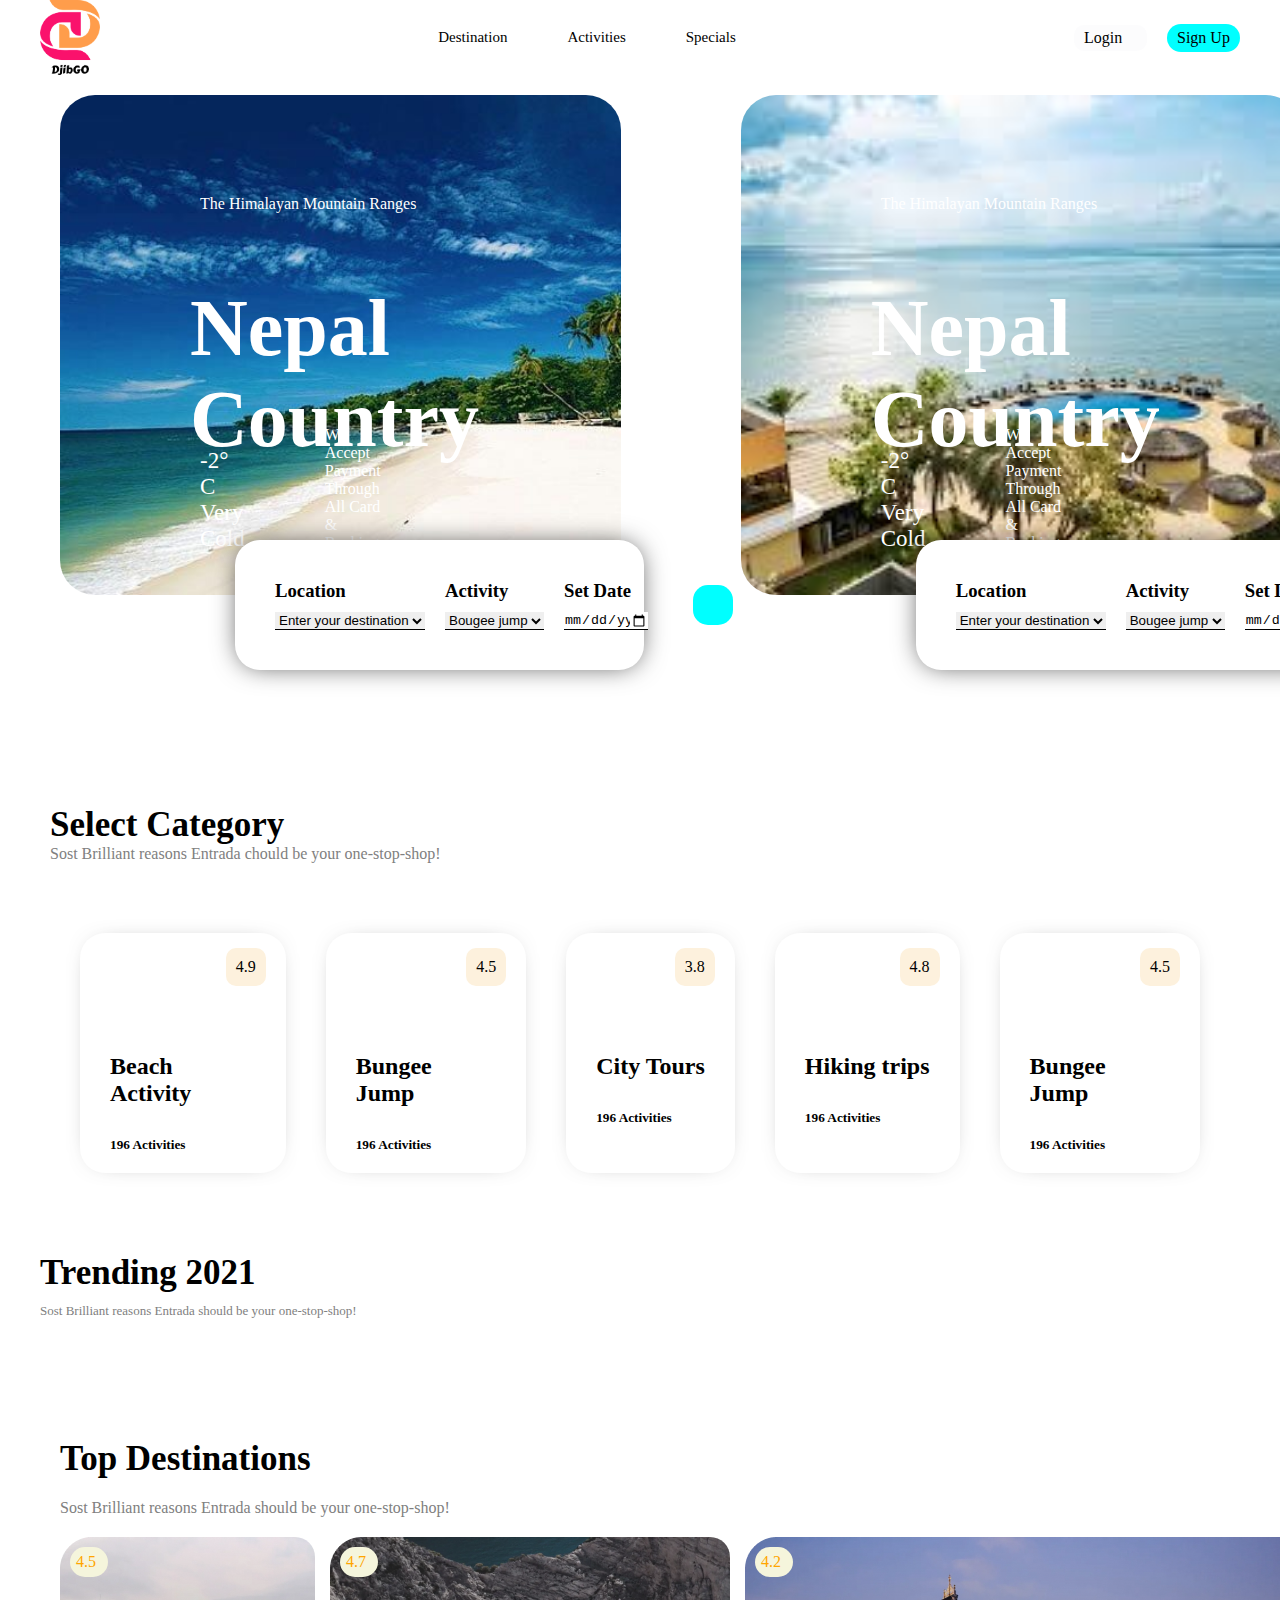
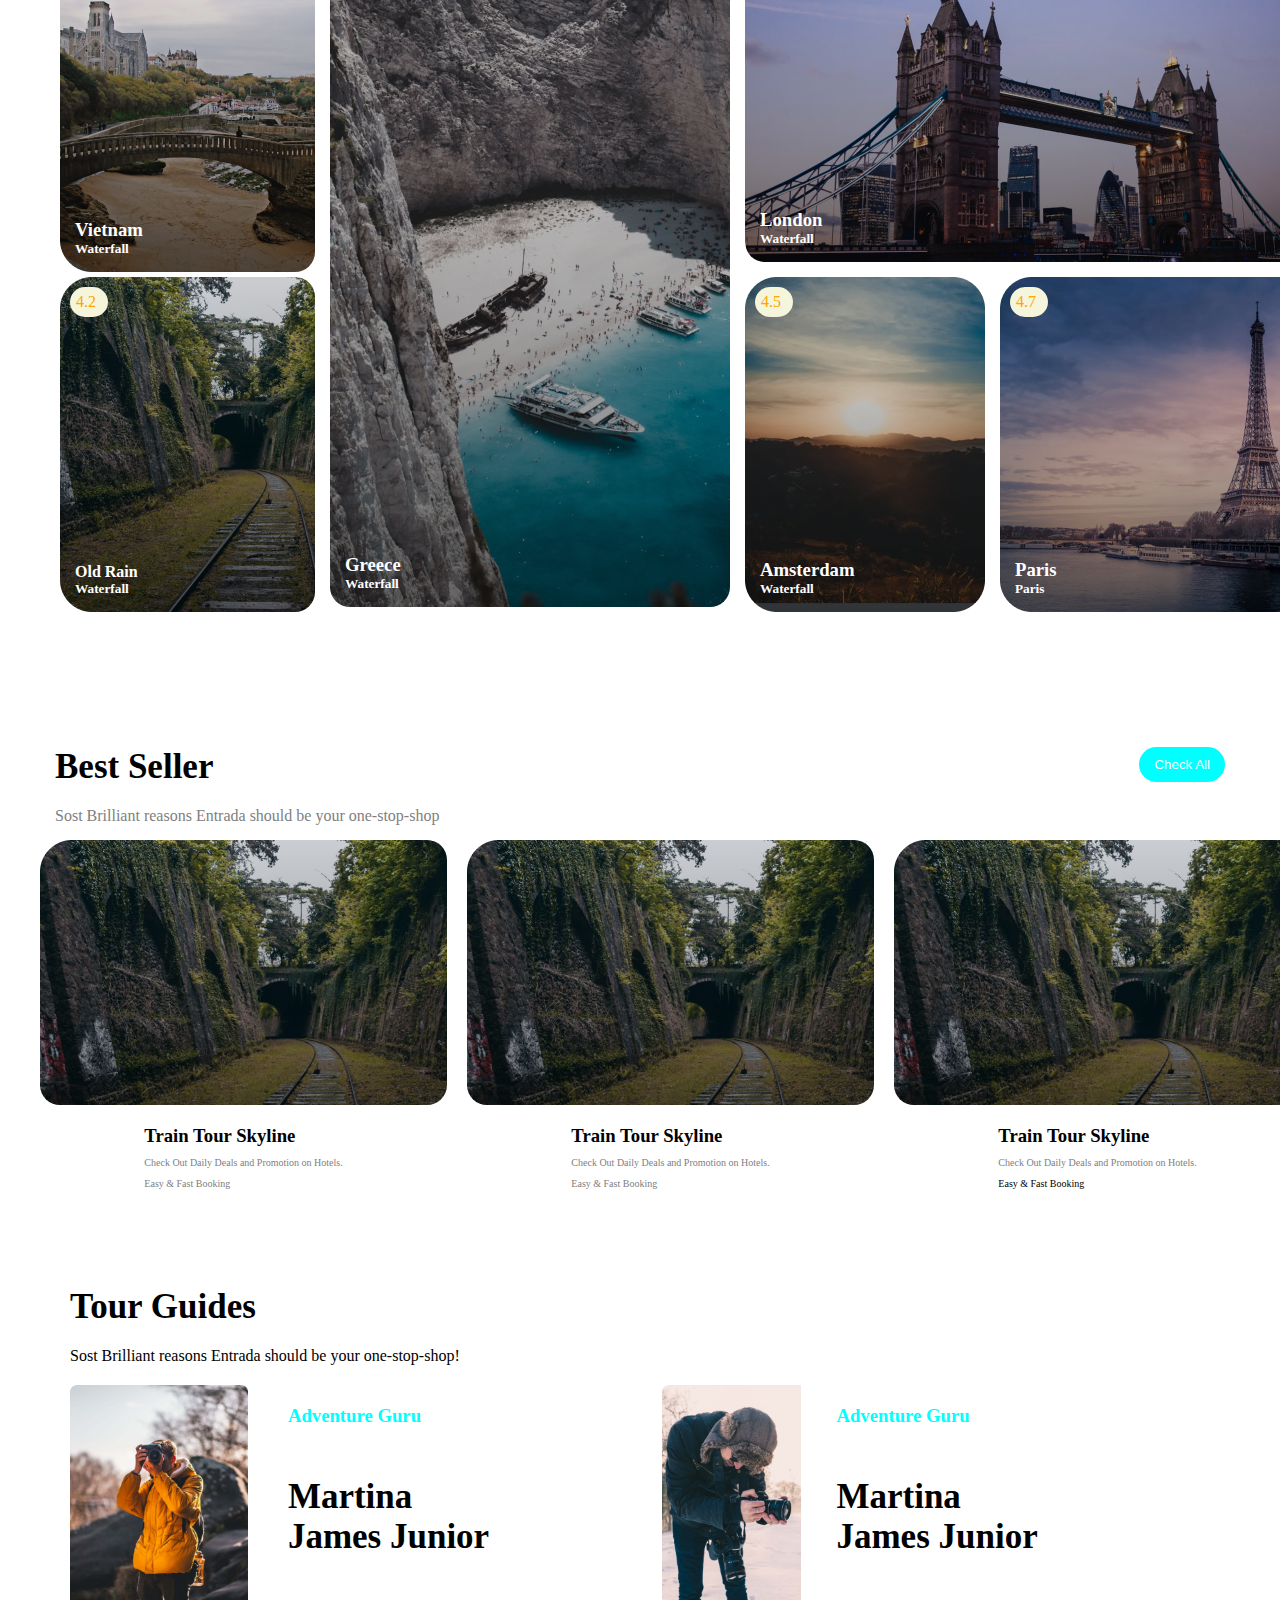
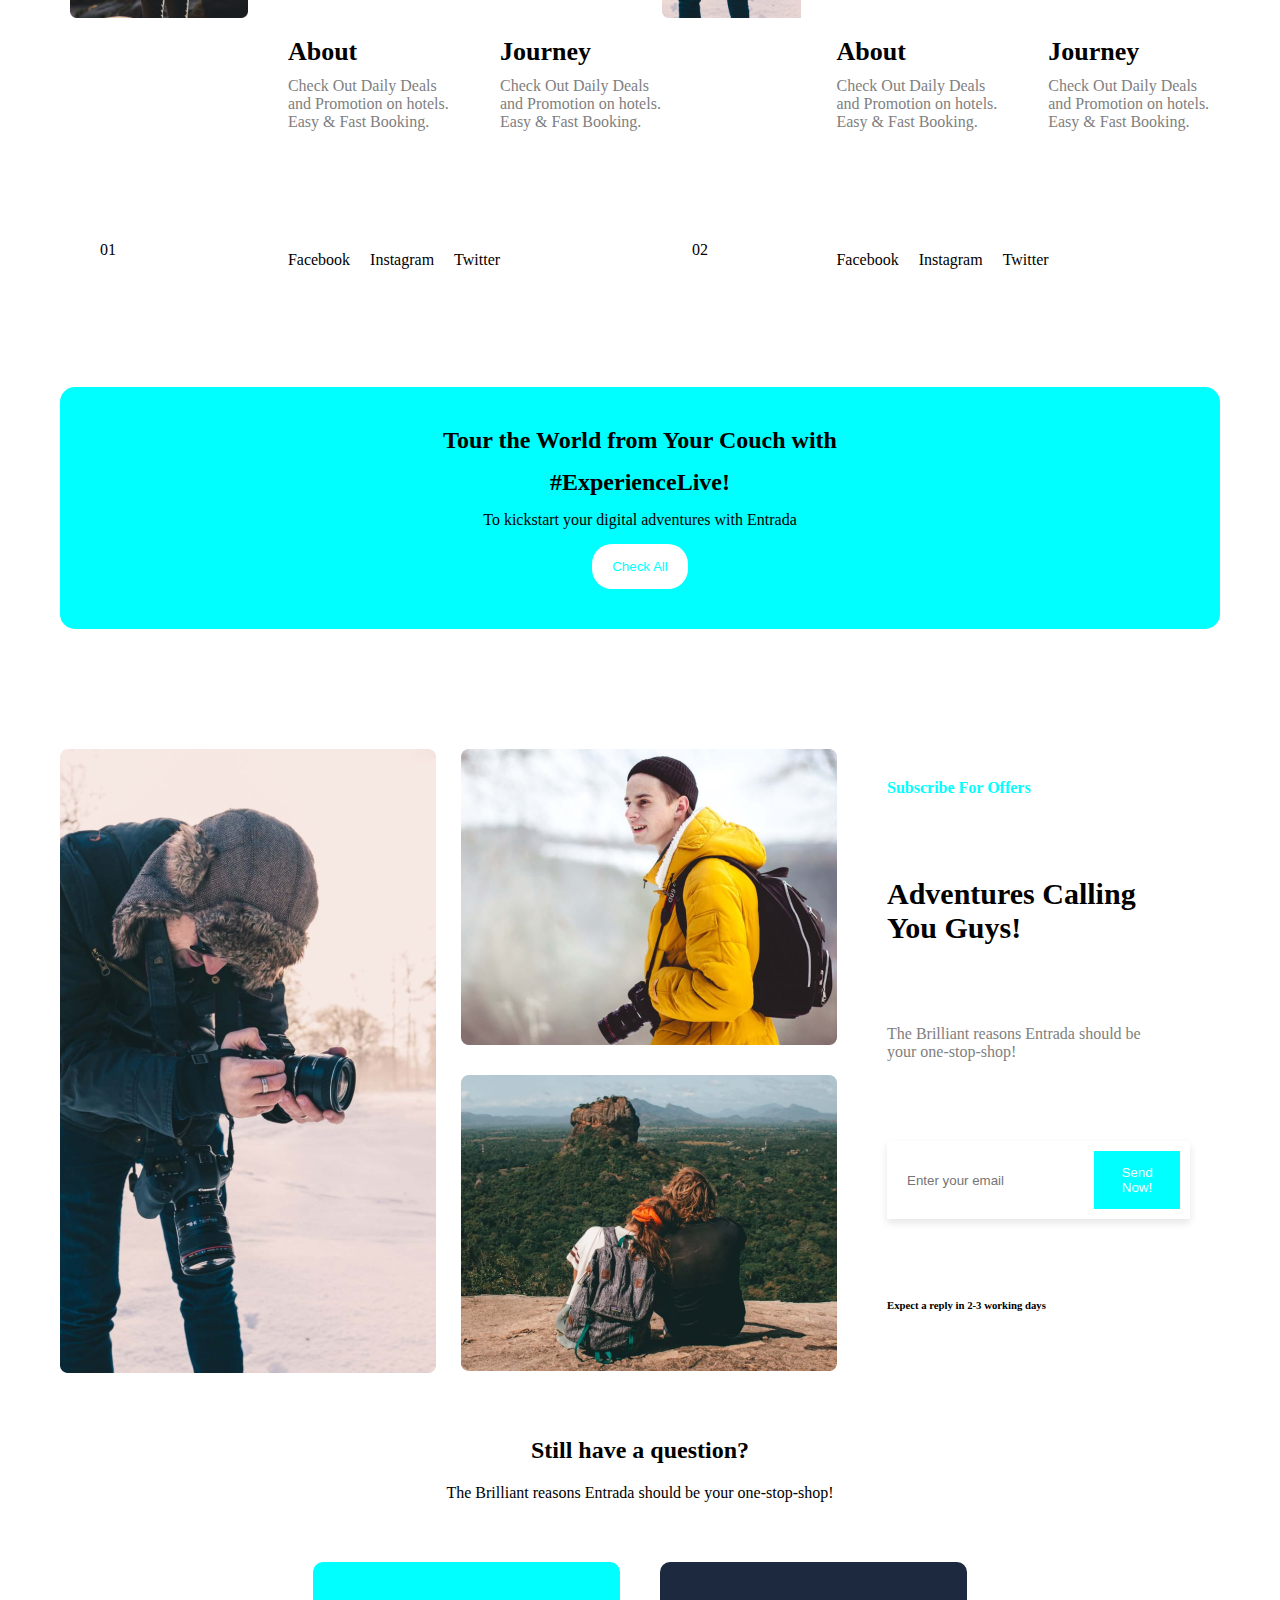
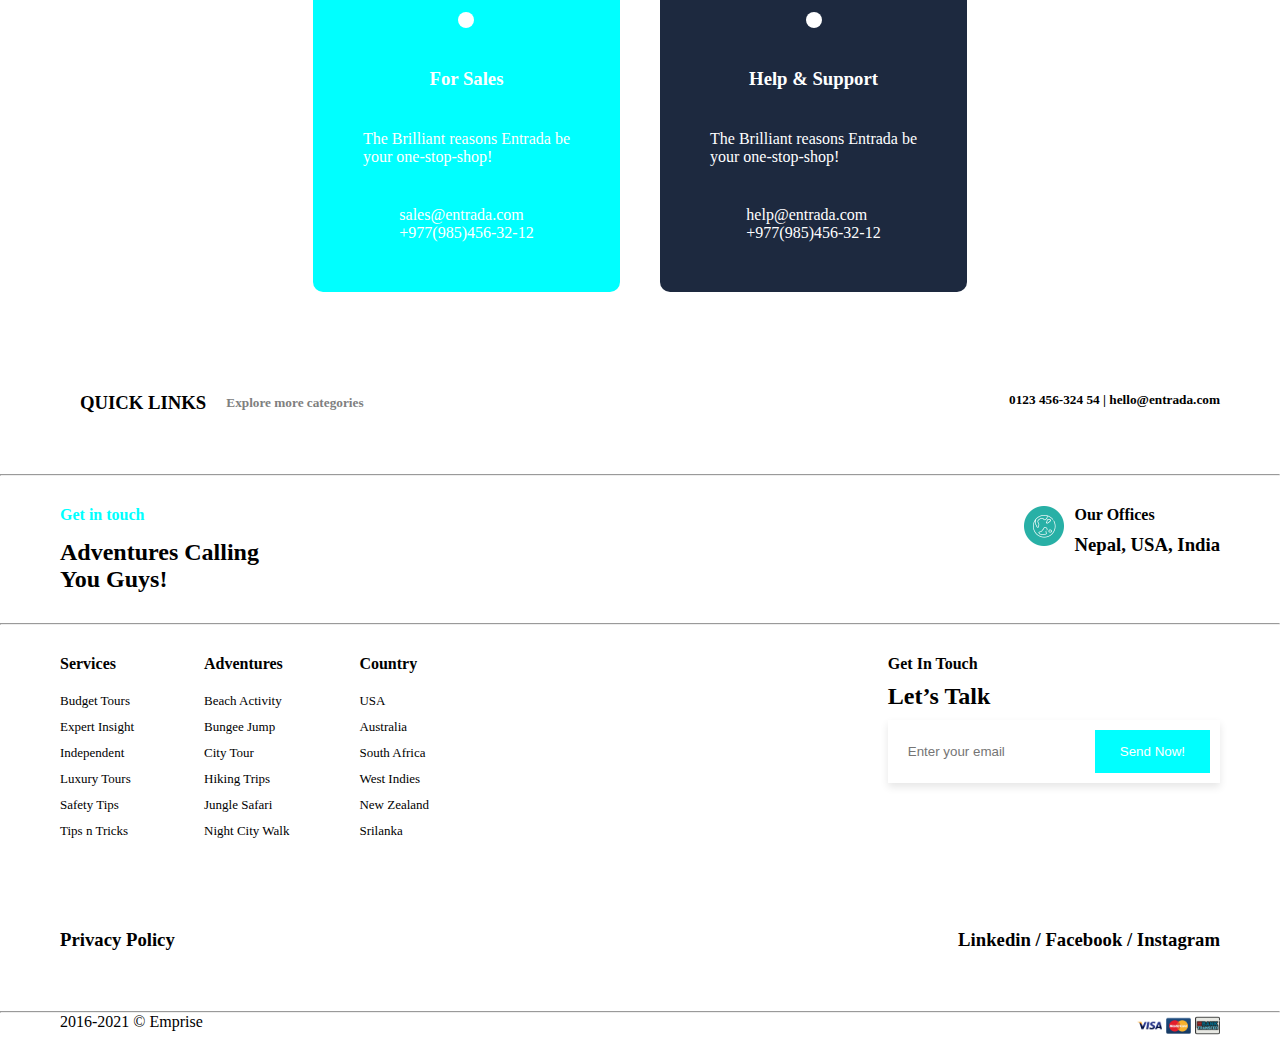
==== pages/index.html @ 3ec09a58 "change" ====
<!DOCTYPE html>
<html lang="en">
  <head>
    <meta charset="UTF-8" />
    <meta name="viewport" content="width=device-width, initial-scale=1.0" />
    <title>Document</title>
    <link
      rel="stylesheet"
      href="https://cdnjs.cloudflare.com/ajax/libs/font-awesome/6.5.2/css/all.min.css"
      integrity="sha512-SnH5WK+bZxgPHs44uWIX+LLJAJ9/2PkPKZ5QiAj6Ta86w+fsb2TkcmfRyVX3pBnMFcV7oQPJkl9QevSCWr3W6A=="
      crossorigin="anonymous"
      referrerpolicy="no-referrer"
    />
    <link
      rel="stylesheet"
      href="https://cdnjs.cloudflare.com/ajax/libs/OwlCarousel2/2.3.4/assets/owl.carousel.min.css"
    />

    <link
      rel="stylesheet"
      href="https://cdnjs.cloudflare.com/ajax/libs/OwlCarousel2/2.3.4/assets/owl.theme.default.min.css"
    />
    <script
      src="https://cdnjs.cloudflare.com/ajax/libs/jquery/3.7.1/jquery.min.js"
      integrity="sha512-v2CJ7UaYy4JwqLDIrZUI/4hqeoQieOmAZNXBeQyjo21dadnwR+8ZaIJVT8EE2iyI61OV8e6M8PP2/4hpQINQ/g=="
      crossorigin="anonymous"
      referrerpolicy="no-referrer"
    ></script>
    <!-- owl carousel js file -->
    <script src="https://cdnjs.cloudflare.com/ajax/libs/OwlCarousel2/2.3.4/owl.carousel.min.js"></script>
    <link rel="stylesheet" href="../style/style.css" />
  </head>
  <body>
    <header>
      <div class="header-desktop">
        <img src="../images/logo.png" alt="" />
        <div class="header1">
          <div class="logo">
            <nav>
              <ul>
                <li><a href="">Destination</a></li>
                <li><a href="">Activities</a></li>
                <li><a href="">Specials</a></li>
                <a href=""><i class="fa-solid fa-magnifying-glass"></i></a>
              </ul>
            </nav>
          </div>
        </div>
        <div class="header-button">
          <a href="" class="button-1">Login</a>
          <a href="" class="button-2">Sign Up</a>
        </div>
      </div>

      <div class="phone-header">
        <i class="fa-solid fa-bars" id="hamburger-icon"></i>
        <img src="../images/logo.png" alt="" />
        <a href="" class="button-2">Explore</a>
      </div>

      <div class="phone-nav" id="phone-nav-item">
        <div class="logo-nav">
          <img src="../images/logo.png" alt="" />
          <i class="fas fa-times" id="header-close-button"></i>
        </div>
        <nav>
          <ul>
            <li><a href="">Destination</a></li>
            <li><a href="">Activities</a></li>
            <li><a href="">Specials</a></li>
          </ul>
        </nav>
      </div>
    </header>

    <main>
      <section class="hero-section">
        <div class="hero-content-1 owl-carousel owl-theme">
          <div class="hero-item">
            <div class="hero-items">
              <p>The Himalayan Mountain Ranges</p>
              <h1>Nepal Country</h1>
              <div class="weather">
                <div class="weather-items">
                  <p>-2° C Very Cold</p>
                </div>
                <div class="banking">
                  <p>
                    We Accept Payment Through <br />
                    All Card & Banking
                  </p>
                  <button>Book Now!</button>
                </div>
              </div>
            </div>
            <div class="location">
              <div class="items">
                <h3>Location</h3>
                <div class="activity">
                  <select>
                    <option value="0">Enter your destination</option>
                    <option value="1">france</option>
                    <option value="2">portugal</option>
                    <option value="3">spain</option>
                  </select>
                  <i class="fa-solid fa-location-dot"></i>
                </div>
              </div>
              <div class="items">
                <h3>Activity</h3>
                <div class="activity">
                  <select>
                    <option value="0">Bougee jump</option>
                    <option value="1">swimming</option>
                    <option value="2">dancing</option>
                  </select>
                  <i class="fa-regular fa-circle-dot"></i>
                </div>
              </div>
              <div class="items">
                <h3>Set Date</h3>
                <div class="activity">
                  <input type="date" />
                </div>
              </div>
              <div class="location-icon">
                <i class="fa-solid fa-magnifying-glass"></i>
              </div>
            </div>
          </div>
          <div class="hero-content-2">
            <div class="hero-items">
              <p>The Himalayan Mountain Ranges</p>
              <h1>Nepal Country</h1>
              <div class="weather">
                <div class="weather-items">
                  <p>-2° C Very Cold</p>
                </div>
                <div class="banking">
                  <p>
                    We Accept Payment Through <br />
                    All Card & Banking
                  </p>
                  <button>Book Now!</button>
                </div>
              </div>
            </div>
            <div class="location">
              <div class="items">
                <h3>Location</h3>
                <div class="activity">
                  <select>
                    <option value="0">Enter your destination</option>
                    <option value="1">france</option>
                    <option value="2">portugal</option>
                    <option value="3">spain</option>
                  </select>
                  <i class="fa-solid fa-location-dot"></i>
                </div>
              </div>
              <div class="items">
                <h3>Activity</h3>
                <div class="activity">
                  <select>
                    <option value="0">Bougee jump</option>
                    <option value="1">swimming</option>
                    <option value="2">dancing</option>
                  </select>
                  <i class="fa-regular fa-circle-dot"></i>
                </div>
              </div>
              <div class="items">
                <h3>Set Date</h3>
                <div class="activity">
                  <input type="date" />
                </div>
              </div>
              <div class="location-icon">
                <i class="fa-solid fa-magnifying-glass"></i>
              </div>
            </div>
          </div>
        </div>
      </section>

      <section class="category">
        <div class="cate-header">
          <h2>Select Category</h2>
          <p class="text-grey">
            Sost Brilliant reasons Entrada chould be your one-stop-shop!
          </p>
        </div>
        <div class="category-items owl-carousel owl-theme">
          <div class="beach">
            <p>4.9</p>
            <i class="fa-solid fa-umbrella-beach"></i>
            <h2>Beach Activity</h2>
            <h5>196 Activities</h5>
          </div>
          <div class="beach">
            <p>4.5</p>
            <i class="fa-solid fa-hat-wizard"></i>
            <h2>Bungee Jump</h2>
            <h5>196 Activities</h5>
          </div>
          <div class="beach">
            <p>3.8</p>
            <i class="fa-solid fa-city"></i>
            <h2>City Tours</h2>
            <h5>196 Activities</h5>
          </div>
          <div class="beach">
            <p>4.8</p>
            <i class="fa-solid fa-suitcase-rolling"></i>
            <h2>Hiking trips</h2>
            <h5>196 Activities</h5>
          </div>
          <div class="beach">
            <p>4.5</p>
            <i class="fa-solid fa-hat-wizard"></i>
            <h2>Bungee Jump</h2>
            <h5>196 Activities</h5>
          </div>
        </div>
      </section>

      <section class="trending">
        <div class="trending-title">
          <h2>Trending 2021</h2>
          <p class="text-grey">
            Sost Brilliant reasons Entrada should be your one-stop-shop!
          </p>
        </div>
        <div class="trending-products owl-carousel"></div>
      </section>

      <section class="destination">
        <h2>Top Destinations</h2>
        <p class="text-grey">
          Sost Brilliant reasons Entrada should be your one-stop-shop!
        </p>
        <div class="cities">
          <div class="vietnam">
            <p>4.5</p>
            <h3>Vietnam</h3>
            <h5>Waterfall</h5>
          </div>
          <div class="old">
            <p>4.2</p>
            <h4>Old Rain</h4>
            <h5>Waterfall</h5>
          </div>
          <div class="greece">
            <p>4.7</p>
            <h3>Greece</h3>
            <h5>Waterfall</h5>
          </div>
          <div class="london">
            <p>4.2</p>
            <h3>London</h3>
            <h5>Waterfall</h5>
          </div>
          <div class="amsterdam">
            <p>4.5</p>
            <h3>Amsterdam</h3>
            <h5>Waterfall</h5>
          </div>
          <div class="paris">
            <p>4.7</p>
            <h3>Paris</h3>
            <h5>Paris</h5>
          </div>
        </div>
      </section>

      <section class="seller">
        <div class="seller-title">
          <div class="best">
            <h2>Best Seller</h2>
            <p class="text-grey">
              Sost Brilliant reasons Entrada should be your one-stop-shop
            </p>
          </div>
          <div>
            <button>Check All</button>
          </div>
        </div>
        <div class="nature">
          <div class="train">
            <div class="days-content">
              <div class="days">
                <div>
                  <p>30%</p>
                </div>
                <div class="night">
                  <div class="day-night">
                    <h6>10 Days | 09 Night</h6>
                    <h3>$895.50</h3>
                  </div>
                  <div class="explore">
                    <i class="fa-solid fa-share-nodes"></i>
                    <button>Explore</button>
                  </div>
                </div>
              </div>
            </div>
            <div>
              <div class="sky">
                <h3>Train Tour Skyline</h3>
                <p class="text-grey">
                  Check Out Daily Deals and Promotion on Hotels.
                </p>
                <p class="text-grey">Easy & Fast Booking</p>
              </div>
            </div>
          </div>
          <div class="train">
            <div class="days-content">
              <div class="days">
                <div>
                  <p>30%</p>
                </div>
                <div class="night">
                  <div class="day-night">
                    <h6>10 Days | 09 Night</h6>
                    <h3>$895.50</h3>
                  </div>
                  <div class="explore">
                    <i class="fa-solid fa-share-nodes"></i>
                    <button>Explore</button>
                  </div>
                </div>
              </div>
            </div>
            <div>
              <div class="sky">
                <h3>Train Tour Skyline</h3>
                <p class="text-grey">
                  Check Out Daily Deals and Promotion on Hotels.
                </p>
                <p class="text-grey">Easy & Fast Booking</p>
              </div>
            </div>
          </div>
          <div class="train">
            <div class="days-content">
              <div class="days">
                <div>
                  <p>30%</p>
                </div>
                <div class="night">
                  <div class="day-night">
                    <h6>10 Days | 09 Night</h6>
                    <h3>$895.50</h3>
                  </div>
                  <div class="explore">
                    <i class="fa-solid fa-share-nodes"></i>
                    <button>Explore</button>
                  </div>
                </div>
              </div>
            </div>
            <div>
              <div class="sky">
                <h3>Train Tour Skyline</h3>
                <p class="text-grey">
                  Check Out Daily Deals and Promotion on Hotels.
                </p>
                <p>Easy & Fast Booking</p>
              </div>
            </div>
          </div>
        </div>
      </section>

      <section class="guides">
        <h2>Tour Guides</h2>
        <p>Sost Brilliant reasons Entrada should be your one-stop-shop!</p>
        <div class="pictures owl-carousel owl-theme">
          <div class="guide-items">
            <div class="guides-img">
              <img src="../images/Photo (12).png" alt="" />
              <p class="number">01</p>
            </div>
            <div class="adventure">
              <h3>Adventure Guru</h3>
              <h2>
                Martina <br />
                James Junior
              </h2>
              <div class="journey">
                <div class="daily">
                  <h4>About</h4>
                  <p class="text-grey">
                    Check Out Daily Deals and Promotion on hotels. Easy & Fast
                    Booking.
                  </p>
                </div>
                <div class="daily">
                  <h4>Journey</h4>
                  <p class="text-grey">
                    Check Out Daily Deals and Promotion on hotels. Easy & Fast
                    Booking.
                  </p>
                </div>
              </div>
              <div class="facebook">
                <p>Facebook</p>
                <p>Instagram</p>
                <p>Twitter</p>
              </div>
            </div>
          </div>
          <div class="guide-items">
            <div class="guides-img">
              <img src="../images/Photo (13).png" alt="" />
              <p class="number">02</p>
            </div>
            <div class="adventure">
              <h3>Adventure Guru</h3>
              <h2>
                Martina <br />
                James Junior
              </h2>
              <div class="journey">
                <div class="daily">
                  <h4>About</h4>
                  <p class="text-grey">
                    Check Out Daily Deals and Promotion on hotels. Easy & Fast
                    Booking.
                  </p>
                </div>
                <div class="daily">
                  <h4>Journey</h4>
                  <p class="text-grey">
                    Check Out Daily Deals and Promotion on hotels. Easy & Fast
                    Booking.
                  </p>
                </div>
              </div>
              <div class="facebook">
                <p>Facebook</p>
                <p>Instagram</p>
                <p>Twitter</p>
              </div>
            </div>
          </div>
        </div>
      </section>

      <section class="experience">
        <div class="world">
          <h2>Tour the World from Your Couch with</h2>
          <h2>#ExperienceLive!</h2>
          <p>To kickstart your digital adventures with Entrada</p>
          <button>Check All</button>
        </div>
      </section>

      <section class="offers">
        <div class="subscibe">
          <div>
            <img src="../images/01.png" alt="" />
          </div>
          <div class="camera">
            <img src="../images/02.png" alt="" />
            <img src="../images/03.png" alt="" />
          </div>
        </div>
        <div class="calling">
          <h4>Subscribe For Offers</h4>
          <h2>
            Adventures Calling <br />
            You Guys!
          </h2>
          <p class="text-grey">
            The Brilliant reasons Entrada should be <br />
            your one-stop-shop!
          </p>
          <div class="envelope">
            <i class="fa-regular fa-envelope"></i>
            <input type="text" placeholder="Enter your email" />
            <button>Send Now!</button>
          </div>
          <h6>Expect a reply in 2-3 working days</h6>
        </div>
      </section>

      <section class="sponsors owl-carousel owl-theme">
        <img src="../images/images.jpg" alt="djibgo" />
        <img src="../images/images.jpg" alt="djibgo" />
        <img src="../images/images.jpg" alt="djibbo" />
        <img src="../images/images.jpg" alt="djibgo" />
        <img src="../images/images.jpg" alt="djibgo" />
        <img src="../images/images.jpg" alt="djibgo" />
        <img src="../images/images.jpg" alt="djibgo" />
      </section>

      <section class="question">
        <h2>Still have a question?</h2>
        <p>The Brilliant reasons Entrada should be your one-stop-shop!</p>
        <div class="head-phone">
          <div class="for-sale">
            <i class="fa-solid fa-headphones"></i>
            <h3>For Sales</h3>
            <p>
              The Brilliant reasons Entrada be <br />
              your one-stop-shop!
            </p>
            <div>
              <p>sales@entrada.com</p>
              <p>+977(985)456-32-12</p>
            </div>
          </div>
          <div class="help">
            <i class="fa-regular fa-circle-question"></i>
            <h3>Help & Support</h3>
            <p>
              The Brilliant reasons Entrada be <br />
              your one-stop-shop!
            </p>
            <div>
              <p>help@entrada.com</p>
              <p>+977(985)456-32-12</p>
            </div>
          </div>
        </div>
      </section>
    </main>

    <footer>
      <div class="links">
        <div class="plus">
          <i class="fa-solid fa-circle-plus"></i>
          <h3>QUICK LINKS</h3>
          <h5 class="text-grey">Explore more categories</h5>
        </div>
        <div>
          <h5>0123 456-324 54 | hello@entrada.com</h5>
        </div>
      </div>
      <hr />
      <div class="footer-content">
        <div class="guys">
          <h4>Get in touch</h4>
          <h2>
            Adventures Calling <br />
            You Guys!
          </h2>
        </div>
        <div class="usa">
          <div>
            <img src="../images/Icon.png" alt="" />
          </div>
          <div class="india">
            <h4>Our Offices</h4>
            <h3>Nepal, USA, India</h3>
            <i class="fa-solid fa-arrow-right-long"></i>
          </div>
        </div>
      </div>
      <hr />
      <div class="footer-items">
        <div class="footer-service">
          <div class="footer-item">
            <h4>Services</h4>
            <ul>
              <li>Budget Tours</li>
              <li>Expert Insight</li>
              <li>Independent</li>
              <li>Luxury Tours</li>
              <li>Safety Tips</li>
              <li>Tips n Tricks</li>
            </ul>
          </div>
          <div class="footer-item">
            <h4>Adventures</h4>
            <ul>
              <li>Beach Activity</li>
              <li>Bungee Jump</li>
              <li>City Tour</li>
              <li>Hiking Trips</li>
              <li>Jungle Safari</li>
              <li>Night City Walk</li>
            </ul>
          </div>
          <div class="footer-item">
            <h4>Country</h4>
            <ul>
              <li>USA</li>
              <li>Australia</li>
              <li>South Africa</li>
              <li>West Indies</li>
              <li>New Zealand</li>
              <li>Srilanka</li>
            </ul>
          </div>
        </div>
        <div>
          <div class="touch">
            <h4>Get In Touch</h4>
            <div class="let">
              <h2>Let’s Talk</h2>
              <i class="fa-solid fa-arrow-right-long"></i>
            </div>
            <div class="envelope">
              <i class="fa-regular fa-envelope"></i>
              <input type="text" placeholder="Enter your email" />
              <button>Send Now!</button>
            </div>
          </div>
        </div>
      </div>
      <div class="policy">
        <div>
          <h3>Privacy Policy</h3>
        </div>
        <div>
          <h3>Linkedin / Facebook / Instagram</h3>
        </div>
      </div>
      <hr />
      <div class="emprise">
        <div>
          <p>2016-2021 © Emprise</p>
        </div>
        <div>
          <img src="../images/visa (1).png" alt="" />
          <img src="../images/card.png" alt="" />
          <img src="../images/bank-transfer.png" alt="" />
        </div>
      </div>
    </footer>
    <script src="../scripts/header.js"></script>
    <script src="../scripts/product.js"></script>
    <script src="../scripts/carousel.js"></script>
  </body>
</html>
---- style/style.css ----
* {
    box-sizing: border-box;
    padding: 0;
    margin: 0;
  }
  .text-grey {
    color: grey;
  }



header {
    display: flex;
    justify-content: space-between;
    padding: 0px 40px;
    align-items: center;
}

.header-desktop{
    display: flex;
    justify-content: space-between;
}

header img {
    width: 5%;
}
nav ul{
    display: flex;
    list-style: none;
    font-size: 15px;
}
nav li  a {
    text-decoration: none;
    margin: 0 30px;
    color: black;
    gap: 30px;
}
.logo {
    display: flex;
    align-items: center;
    gap: 20px;
}
.header1 {
    display: flex;
    align-items: center;
    gap: 50px;
    padding: 20px;
}
header  .header-button  {
    display: flex;
    justify-content: space-between;
    
    align-items: center;
    gap: 20px;
}
.header-button a { 
    text-decoration: none;
    color: #000;
    width: 73px;  
}
.button-1 {
    background-color: rgba(244, 244, 245, 0.24);
    padding: 4px 10px;
    border-radius: 10px;
}
.button-2 {
    background-color: aqua;
    padding: 5px 10px;
    border-radius: 15px;
}




.phone-header a{
    text-decoration: none;
}
.phone-nav {
    height: 100vh;
    display: none;
    align-items: center;
    z-index: 100;
    position: fixed;
    background-color: rgb(2, 25, 41);
    left: 0;
    right: 0;
    top: 0;
    bottom: 0;
}
.logo-nav {
    display: flex;
    align-items: center;
    justify-content: space-between;
    padding-bottom: 50px;
    margin-bottom: 20px;
    border-bottom: 1px solid white;
    padding: 20px;
}
.phone-nav nav ul {
    display: flex;
    color: white;
    flex-direction: column;
    list-style-type: none;
    gap: 10px;
}
.phone-nav nav ul a {
    color: white;

}
#header-close-button {
    color: white;
}


.hero-content-1{
    display: flex;
} 
.hero-section .owl-nav {
    position: absolute;
    top: 358px;
    right: 1072px;
   
 }

.owl-nav {
   position: absolute;
   right: 0;
  
}
.owl-dots {
    padding: 60px;
}
.owl-prev span {
    border: 1px solid;
    padding: 5px;
    border-radius: 20px;
    color: white;
    font-size: 15px;
}
.owl-next span {
    border: 1px solid;
    padding: 10px;
    margin: 30px;
    border-radius: 50px;
    color: white;
    font-size: 15px;
}

.hero-item{
    background-image: url("../images/freetown-bg.jpg");
    background-repeat: no-repeat;
    background-size: cover;
    height: 500px;
    margin: 20px 60px ;
    border-radius: 35px;
    position: relative;
    margin-bottom: 100px;
}
.hero-content-2{
    background-image: url("../images/download.jpg");
    background-repeat: no-repeat;
    background-size: cover;
    height: 500px;
    margin: 20px 60px ;
    border-radius: 35px;
    position: relative;
}


.hero-items {
    display: flex;
    flex-direction: column;
    color: white;
    padding: 60px 100px;
    margin-bottom: 50px;
}

.hero-items h1 {
    font-size: 80px;
    padding: 30px;
}

.hero-items p {
    margin: 40px;
}

.weather {
    display: flex;
    justify-content: space-between;
    align-items: center;
    padding: 0px 100px 0 0;
    height: 10px;
}
.weather-items {
    display: flex;
    flex-direction: column;
    align-items: first baseline;
    gap: 0px;
    font-size: 23px;
}
.weather-items-icon {
    font-size: 25px;
}

.banking {
    display: flex;
    flex-direction: column;
    align-items: first baseline;
}
.banking button {
    background-color: transparent;
    border: none;
    color: white;
    font-weight: bold;
    font-size: 20px;
}

.location {
    display: flex;
    justify-content: space-between;
    align-items: center;
    padding: 40px;
    margin: 50px;
    gap: 10px;
    background-color: white;
    box-shadow: 0px 0px 27px -5px rgba(0,0,0,0.75);
    border-radius: 25px;
    position: absolute;
    width: 73%;
    left: 125px;
    bottom: -125px;
}
.activity {
    display: flex;
    align-items: center;
    gap: 10px;
}
.items {
    display: flex;
    flex-direction: column;
    gap: 10px;
}
.activity input {
    border: none;
    width: 70%;
    border-bottom: 1px solid;
}
.activity select {
    border: none;
    border-bottom: 1px solid;
}

.location-icon {
    background-color: aqua;
    padding: 20px;
    border-radius: 15px;
}




.category {
    display: flex;
    flex-direction: column;
    padding: 50px;
    margin-top: 60px;
    gap: 40px;
 }
 .owl-dots {
    display: none;
 }
 .owl-prev span {
    border: 1px solid;
    padding: 5px;
    border-radius: 20px;
    font-size: 15px;
}
.owl-next span {
    border: 1px solid;
    padding: 10px;
    margin: 20px;
    border-radius: 50px;
    font-size: 15px;
}
 
 .cate-header h2 {
    font-size: 35px;
 }
 .category-items {
    display: grid;
    grid-template-columns: auto auto auto auto auto;  
    gap: px ;
    padding: 10px;
 }
 .beach {
    display: flex;
    flex-direction: column;
    gap: 30px;
    box-shadow: 0px 0px 27px -18px rgba(0,0,0,0.75);
    padding: 90px 30px 20px;
    border-radius: 25px;
    margin: 20px;
    position: relative;
 }
 .beach p {
    position: absolute;
    background-color: #fdf1dd;
    padding: 10px;
    border-radius: 10px;
    top: 15px;
    right: 20px;
 }
 .beach i {
    font-size: 40px;
    color: aqua;
 }

.phone-header {
    display: none;
}






.trending {
   display: flex;
   flex-direction: column;
   margin-left: 40px; 
   gap: 15px;
}
.trending-title {
    display: flex;
    flex-direction: column;
    gap: 10px;
    margin-bottom: 40px;
}
.owl-prev span {
    border: 1px solid;
    padding: 5px;
    border-radius: 20px;
    font-size: 15px;
}
.owl-next span {
    border: 1px solid;
    padding: 10px;
    margin: 20px;
    border-radius: 50px;
    font-size: 15px;
}
.trending-title h2 {
    font-size: 35px;
}
.trending p {
  font-size: 13px;
  color: grey;
}
.trending-items {
    display: flex;
    flex-direction: column;
    padding: 10px 10px;
    margin: 20px; 
    gap: 30px;
    position: relative;
    box-shadow: 0px 0px 28px -20px rgba(0,0,0,0.34);
    border-radius: 20px;
}
.parsent {
    background-color: pink;
    width: 30px;
    padding: 3px;
    border-radius: 20px;
    position: absolute;
    right: 28px;
    top: 30px;
}
.grid {
    display: grid;
    grid-template-columns: auto auto auto ;
}

.mountain {
   display: flex;
   justify-content: space-between;
   padding: 10px 0;
}
.mountain i {
    background-color: rgb(252, 252, 252);
    padding: 10px;
    border-radius: 20px;
}
.prize {
    display: flex;
    justify-content: space-between;
    align-items: center;
}
.prize i {
  color: orange;
  font-size: 10px;
}
.clock {
    display: flex;
    gap: 10px;
}
.clock i {
    color: aqua;
    font-size: 14px;
}
.correct {
    display: flex;
    gap: 20px;
}
.new {
    display: flex;
    gap: 10px;
}
.new {
    font-size: 14px;
    color: aqua;
}






.destination {
    display: flex;
    flex-direction: column;
    padding: 80px 60px;
    gap: 20px;
}
.destination h2 {
    font-size: 35px;
}

.cities {
    display: grid;
grid-template-columns: repeat(6, 1fr);
grid-template-rows: repeat(6, 1fr);
grid-column-gap: 15px;
grid-row-gap: 5px;
}
.vietnam { grid-area: 1 / 1 / 4 / 2; }
.old { grid-area: 4 / 1 / 7 / 2; }
.greece { grid-area: 1 / 2 / 7 / 4; }
.london { grid-area: 1 / 4 / 4 / 7; }
.amsterdam{ grid-area: 4 / 4 / 7 / 5; }
.paris  { grid-area: 4 / 5 / 7/  7; }

.vietnam {
    background-image: url(../images/Photo\ \(3\).png);
    height: 335px;
    width: 255px;
    color: white;
    border-radius: 20px;
    position: relative;
    display: flex;
    flex-direction: column;
    justify-content: end;
    padding: 15px ;
}
.vietnam p {
   color: orange; 
   background-color: beige;
   width: 38px;
   padding: 6px;
   border-radius: 15px;
   position: absolute;
   top: 10px;
   left: 10px;
}



.old {
    background-image: url(../images/Photo\ \(4\).png);
    height: 335px;
    width: 255px;
    color: white;
    border-radius: 20px;
    position: relative;
    display: flex;
    flex-direction: column;
    justify-content: end;
    padding: 15px ;
}
.old   p {
    color: orange; 
    background-color: beige;
    width: 38px;
    padding: 6px;
    border-radius: 15px;
    position: absolute;
    top: 10px;
    left: 10px;
 }



.greece {
    background-image: url(../images/Photo\ \(5\).png);
    height: 670px;
    width: 400px;
    color: white;
    border-radius: 20px;
    position: relative;
    display: flex;
    flex-direction: column;
    justify-content: end;
    padding: 15px ;
}
.greece  p {
    color: orange; 
    background-color: beige;
    width: 38px;
    padding: 6px;
    border-radius: 15px;
    position: absolute;
    top: 10px;
    left: 10px;
 }



.london {
    background-image: url(../images/Photo\ \(6\).png);
    height: 325px;
    width: 570px;
    color: white;
    border-radius: 20px;
    position: relative;
    display: flex;
    flex-direction: column;
    justify-content: end;
    padding: 15px ;
}
.london p {
    color: orange; 
    background-color: beige;
    width: 38px;
    padding: 6px;
    border-radius: 15px;
    position: absolute;
    top: 10px;
    left: 10px;
 }



.amsterdam {
    background-image: url(../images/Photo\ \(7\).png);
    height: 335px;
    color: white;
    width: 240px;
    position: relative;
    display: flex;
    flex-direction: column;
    justify-content: end;
    padding: 15px ;
}
.amsterdam  p {
    color: orange; 
    background-color: beige;
    width: 38px;
    padding: 6px;
    border-radius: 15px;
    position: absolute;
    top: 10px;
    left: 10px;
 }



.paris {
    background-image: url(../images/Photo\ \(8\).png);
    height: 335px;
    width: 317px;
    color: white;
    border-radius: 20px;
    position: relative;
    display: flex;
    flex-direction: column;
    justify-content: end;
    padding: 15px ;
 }

.paris  p {
    color: orange; 
    background-color: beige;
    width: 38px;
    padding: 6px;
    border-radius: 15px;
    position: absolute;
    top: 10px;
    left: 10px;
   }







.seller {
    justify-content: space-between;
    margin: 40px 40px;
} 
.seller-title {
    display: flex;
    justify-content: space-between;
    padding: 15px;
}
.best {
    display: flex;
    flex-direction: column;
    gap: 20px;
}
.best h2 {
    font-size: 35px;
}
.seller button {
    color: white;
    background-color: aqua;
    border: none;
    padding: 10px 15px;
    border-radius: 30px;
}
.days-content:hover .days{
    display: flex;
}
.days-content{
    background-image: url(../images/Photo\ \(9\).png);
    border-radius: 20px;
    height: 265px;
    width: 407px;
    display: flex;
    flex-direction: column;
    justify-content: end;
    gap: 10px;
    position: relative;
}
.days {
    margin: 10px;
    color: white;
    display: none;
    flex-direction: column;
    justify-content: end;
   
}
.days p {
    color: red;
    background-color: pink;
    padding: 5px;
    width: 50px;
    border-radius: 20px;
    position: absolute;
    right: 20px;
    top: 10px;
}
.night {
    display: flex;
    justify-content: space-between;
    padding: 30px;

}
.day-night {
    display: flex;
    flex-direction: column;
    justify-content: space-between;
    font-size: 20px;
    gap: 20px;
    border-bottom: 1px solid;
}
.explore {
    display: flex;
    align-items: center;
    gap: 20px;
    padding-left: 50px;
}
.explore i {
   color: black;
   background-color: white;
   padding: 5px;
   border-radius: 10px;
   
}
.sky {
    display: flex;
    flex-direction: column;
    gap: 10px;
    padding: 20px;
}
.sky p {
    font-size: 10px;
}
.nature {
    display: flex;
    gap: 20px;
}
.train {
  display: flex;
  flex-direction: column;
  align-items: center;
}






.guides {
    display: flex;
    flex-direction: column;
    padding: 38px 70px;
    gap: 20px;
    position: relative;
}
.guides h2 {
    font-size: 35px;
}
.guides-img{
    position: relative;
}
.guides-img img{
   width: 90%;

}
.owl-prev span {
    border: 1px solid;
    padding: 5px;
    border-radius: 20px;
    font-size: 15px;
}
.owl-next span {
    border: 1px solid;
    padding: 10px;
    margin: 20px;
    border-radius: 50px;
    font-size: 15px;
}
.number {
    position: absolute;
    bottom: 0px;
    left: 0px;
    background-color: white;
    padding: 30px;
    border-radius: 0 10px 0 0;
}
.pictures {
    display: flex;
}
.guide-items {
    display: flex;
    gap: 20px;
}
.adventure {
    display: flex;
    flex-direction: column;
    padding: 20px 0;
    gap: 50px;
}
.adventure h3 {
    color: aqua;
}
.adventure h2 {
    font-size: 35px;
}
.journey {
    display: flex;
    gap: 50px;
    margin-top: 30px;
}
.journey h4 {
    font-size: 26px;
}
.daily {
    display: flex;
    flex-direction: column;
    gap: 10px;
}
.facebook {
    display: flex;
    gap: 20px;
    margin-top: 70px;
    font-weight: 30px;
}
.owl-nav {
   position: absolute;
   top: -80px;
   right: 0;
  
}
.owl-prev span {
    
    padding: 15px;
    border-radius: 20px;
}
.owl-next span {
    
    padding: 15px;
    border-radius: 20px;
}


.experience {
    padding: 60px;
}
.world {
    display: flex;
    flex-direction: column;
    align-items: center;
    gap: 15px;
    background-color: aqua;
    border-radius: 15px;
    padding: 40px;
}
.world button {
    background-color: white;
    color: aqua;
    padding: 15px 20px;
    border: none;
    border-radius: 20px;
}





.offers {
    display: flex;
    gap: 20px;
    padding: 60px
}
.subscibe {
   display: flex;
   gap: 25px;
} 
.camera {
    display: flex;
    flex-direction: column;
    gap: 30px;
}
.calling {
    display: flex;
    flex-direction: column;
   gap: 80px;
    padding: 30px;
}
.calling h4{
    color: aqua;
}
.calling h2{
    font-size: 30px;
}
.envelope {
    display: flex;
    align-items: center;
    box-shadow: 0 4px 8px rgba(0, 0, 0, 0.1);
    padding: 10px;
}
.envelope input {
    padding: 10px;
    border: none;
}
.envelope button {
    padding: 14px 25px;
    border: none;
    color: white;
    background-color: aqua;
}




.sponsors  {
    padding: 50px 70px;
}


.question {
    display: flex;
    flex-direction: column;
    align-items: center;
    gap: 20px;
}
.head-phone {
    display: flex;
    padding: 40px;
    gap: 40px;
}
.head-phone i {
    color: black;
    background-color: white;
    padding: 8px;border-radius: 20px;
}
.for-sale {
    display: flex;
    flex-direction: column;
    align-items: center;
    color: white;
    gap: 40px;
    background-color: aqua;
    padding: 50px;
    border-radius: 10px;
}

.help {
    display: flex;
    flex-direction: column;
    align-items: center;
    color: white;
    gap: 40px;
    background-color: #1d293f;
    padding: 50px;
    border-radius: 10px; 
}




.links {
   display: flex; 
   justify-content: space-between;
   padding: 60px;
}

.plus {
    display: flex;
    align-items: center;
    gap: 20px;
}
.footer-content {
    display: flex;
    justify-content: space-between;
    padding: 30px 60px;
}
.footer-content img {
    width: 40px;
}
.guys {
    display: flex;
    flex-direction: column;
    gap: 15px;
}
.guys h4 {
    color: aqua;
}
.usa {
    display: flex;
    gap: 10px;
}
.india {
    display: flex;
    flex-direction: column;
    gap: 10px;
}
.footer-items {
    display: flex;
    justify-content: space-between;
    padding: 30px 60px;
}
.footer-service {
    display: flex;
    gap: 70px;
}
.footer-item   {
    display: flex;
    flex-direction: column;
    gap: 20px;
}
.footer-item ul  {
    display: flex;
    flex-direction: column;
    gap: 10px;
   
}
.footer-item li {
    list-style: none;
    font-size: 13px;
}
.touch {
    display: flex;
    flex-direction: column;
    gap: 10px;
}
.let {
    display: flex;
    align-items: baseline;
    gap: 20px;
}
.policy {
    display: flex;
    justify-content: space-between;
    padding: 60px;
}
.emprise {
    display: flex;
    justify-content: space-between;
    padding: 0 60px;
}
.emprise img {
    width: 25px;
}





@media (max-width: 480px) {
    .phone-header {
        display: flex;
        justify-content: space-between;
        align-items: center;
    }
    
    .header-desktop {
        display: none;
    }
    .phone-nav {
      flex-direction: column; 
      align-items: stretch; 
    }
    .logo-nav {
        margin-bottom: 10px;
    }
    nav ul  {
      flex-direction: column;
    } 
    
    nav ul li {
        margin: 5px 0;
    }
    
    header img {
        width: 10%;
    }
    #hamburger-icon {
      display: block;
  }

  .hero {
    height: auto; /* Adjust height to auto for smaller screens */
    margin: 10px 30px; /* Adjust margins for smaller screens */
}

.hero-item {
    margin-bottom: 150px;
}

.hero-items {
    padding: 80px 0px; /* Adjust padding for smaller screens */
}

.hero-items h1 {
    font-size: 40px; /* Adjust font size for smaller screens */
    padding: 10px; /* Adjust padding for smaller screens */
}

.hero-items p {
    margin: 10px; /* Adjust margin for smaller screens */
    font-size: 16px; /* Adjust font size for smaller screens */
}

.weather {
    padding: 30px; /* Adjust padding for smaller screens */
}

.weather-items {
    font-size: 16px; /* Adjust font size for smaller screens */
}

.weather-items-icon {
    font-size: 18px; /* Adjust font size for smaller screens */
}

.banking {
    margin-top: 30px; /* Adjust margin for smaller screens */
}

.banking button {
    font-size: 16px; /* Adjust font size for smaller screens */
}

.location {
    padding: 30px; /* Adjust padding for smaller screens */
    margin: 7px; /* Adjust margin for smaller screens */
    flex-direction: column;
    top: 306px;
    bottom: -129px;
    width: 66%;
    left: 42px;
}

.activity input {
    width: 100%; /* Adjust width for smaller screens */
}

.location-icon {
    padding: 10px; /* Adjust padding for smaller screens */
    bottom: 10px; /* Adjust position from bottom */
    right: 10px; /* Adjust position from right */
    width: 70%;
    text-align: end;
}
.category {
    margin-top: 5px;
}
.cate-header{
    text-align: center;
}

.category-items {
    display: grid;
    grid-template-columns: auto;  
    gap: 40px 40px;
    padding: 20px 1px;
 }
 .trending-title {
    align-items: center;
 }
 .grid {
    display: grid;
    grid-template-columns: auto;
    gap: 15px;
    align-items: center;
 }
 .head-phone{
    display: flex;
    flex-direction: column;
 }
  }
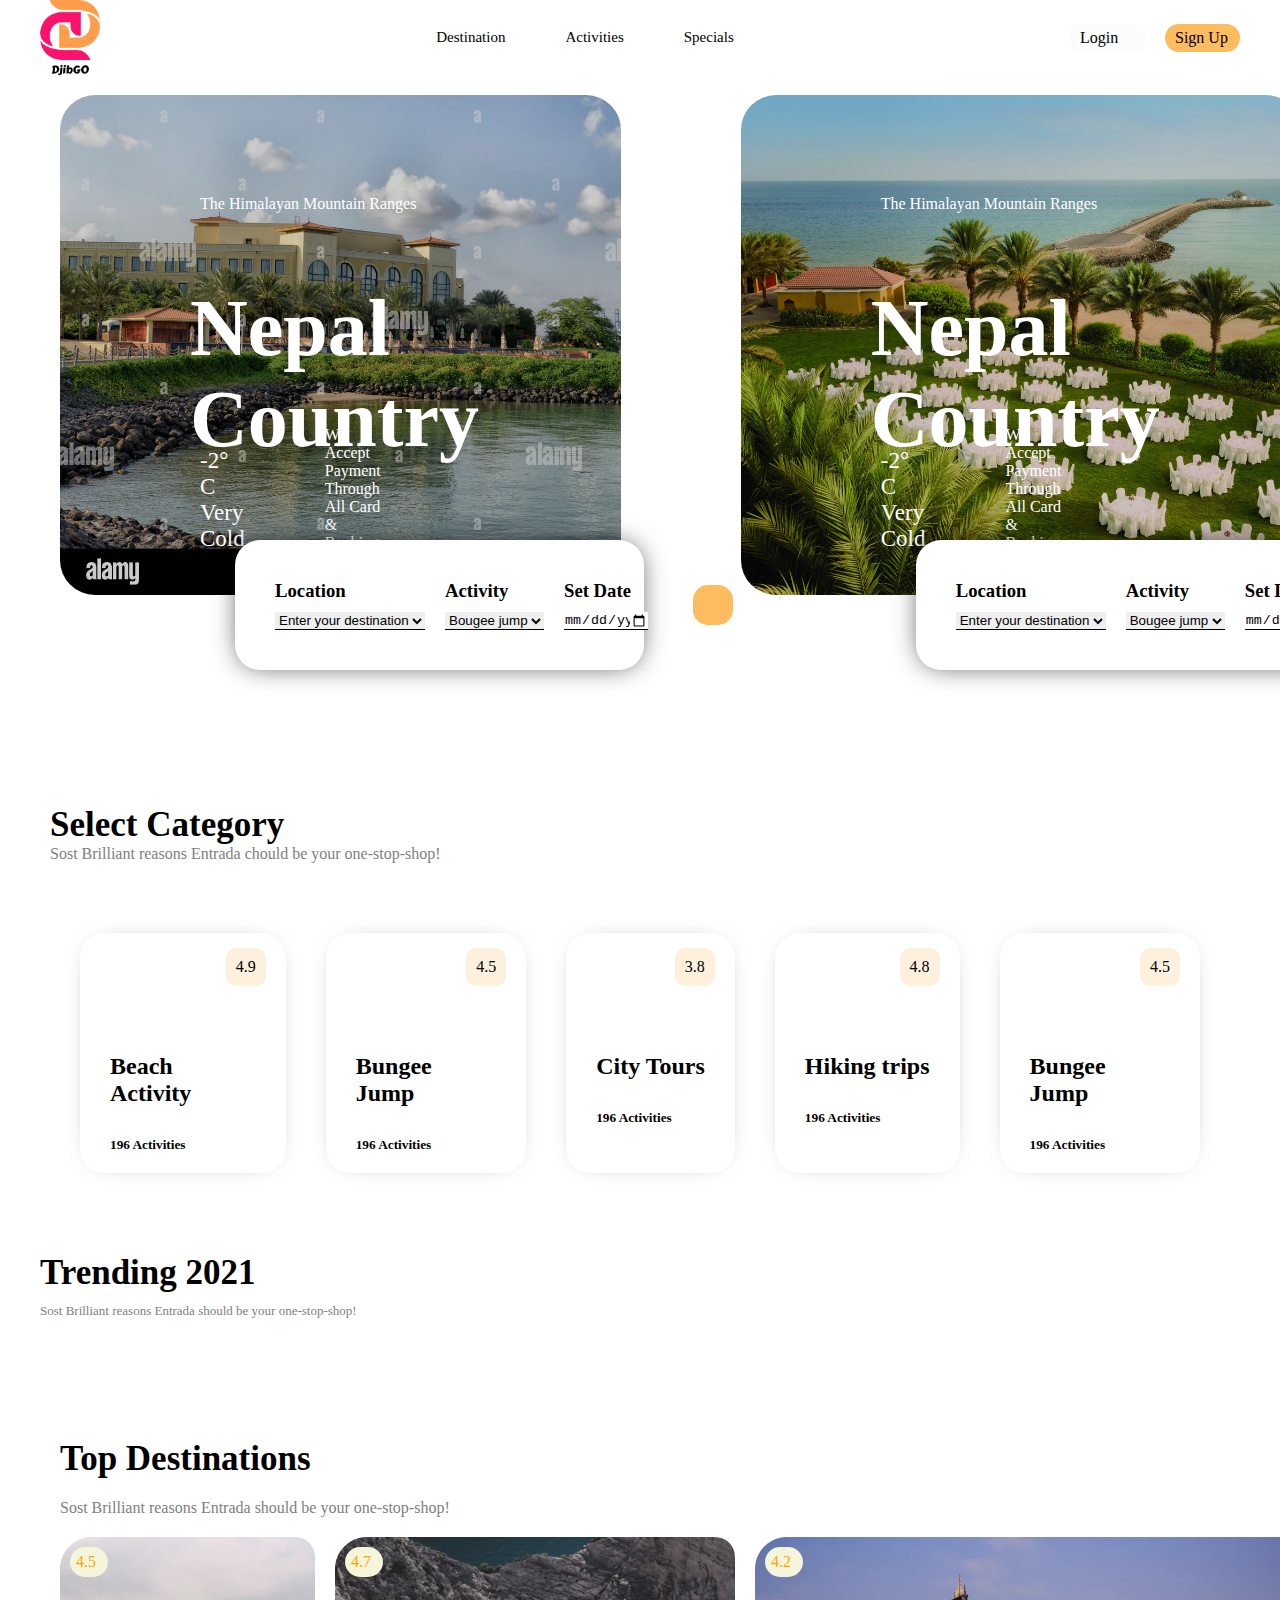
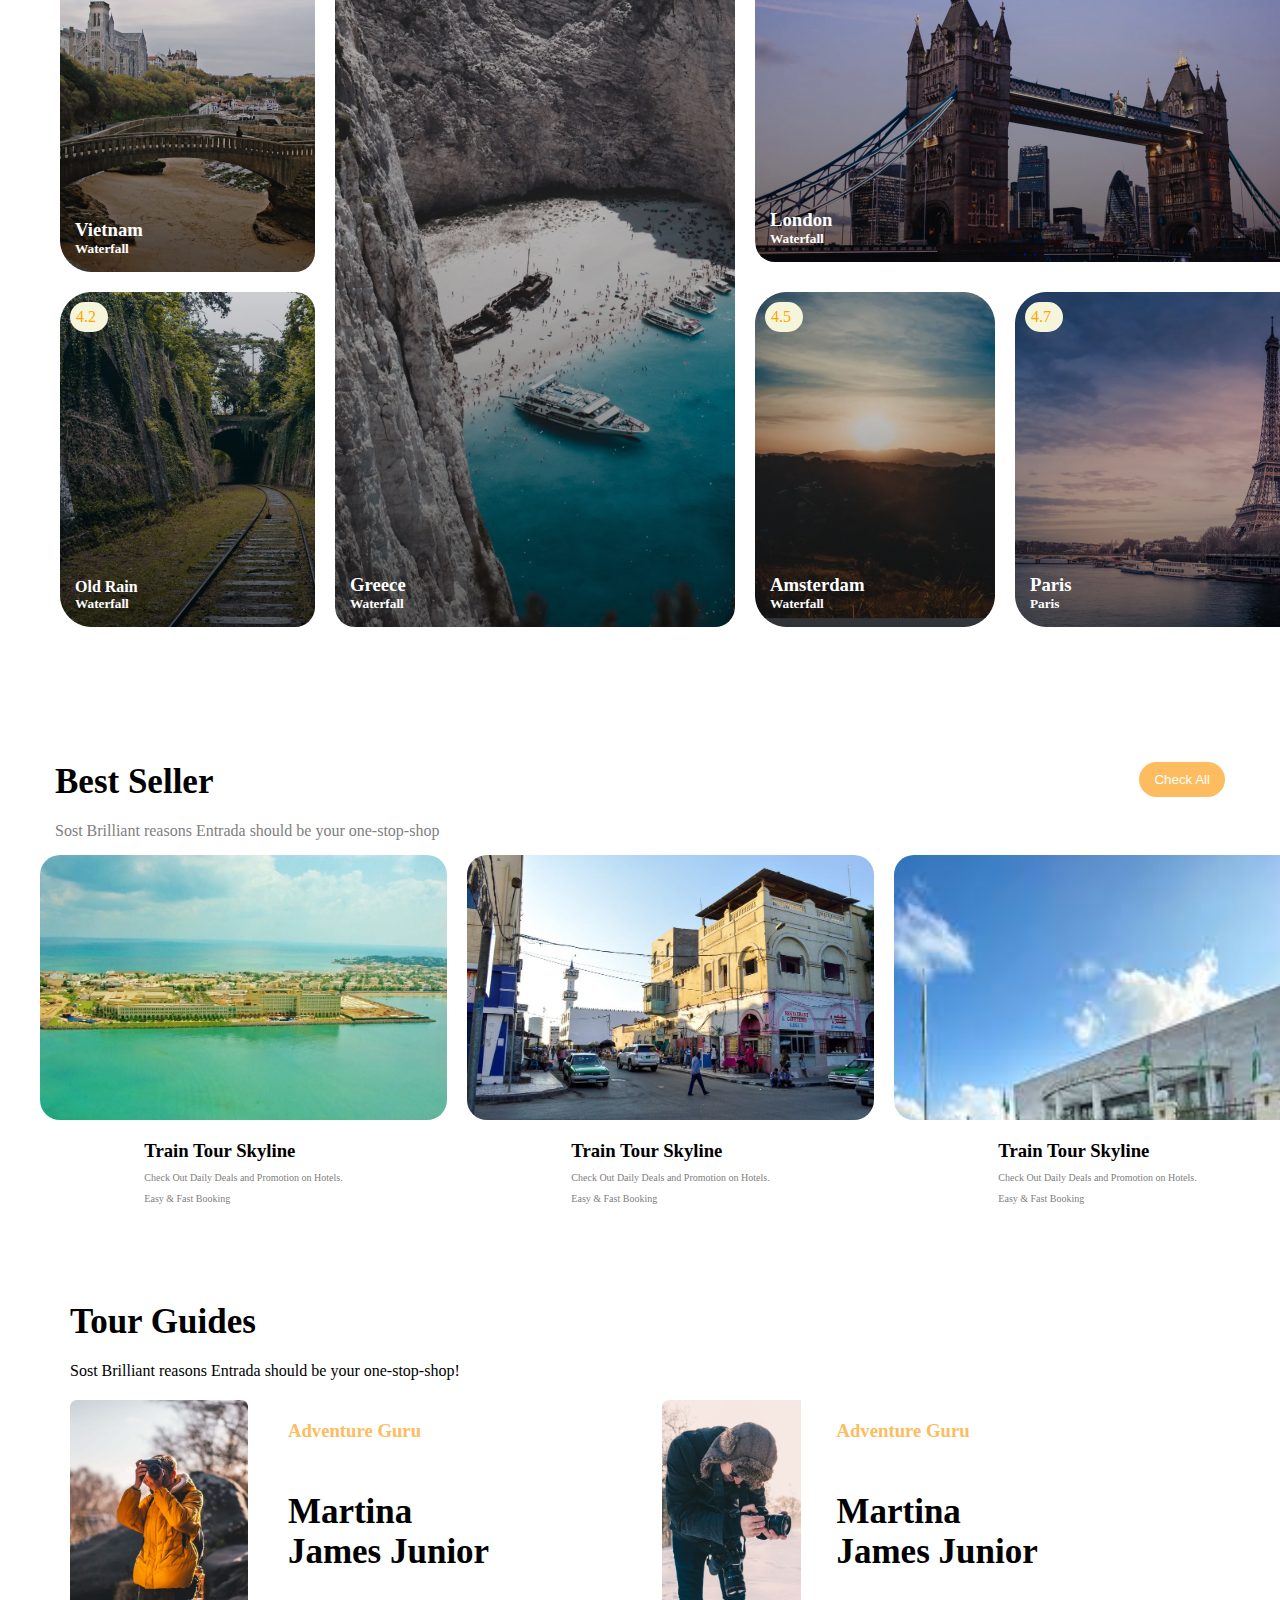
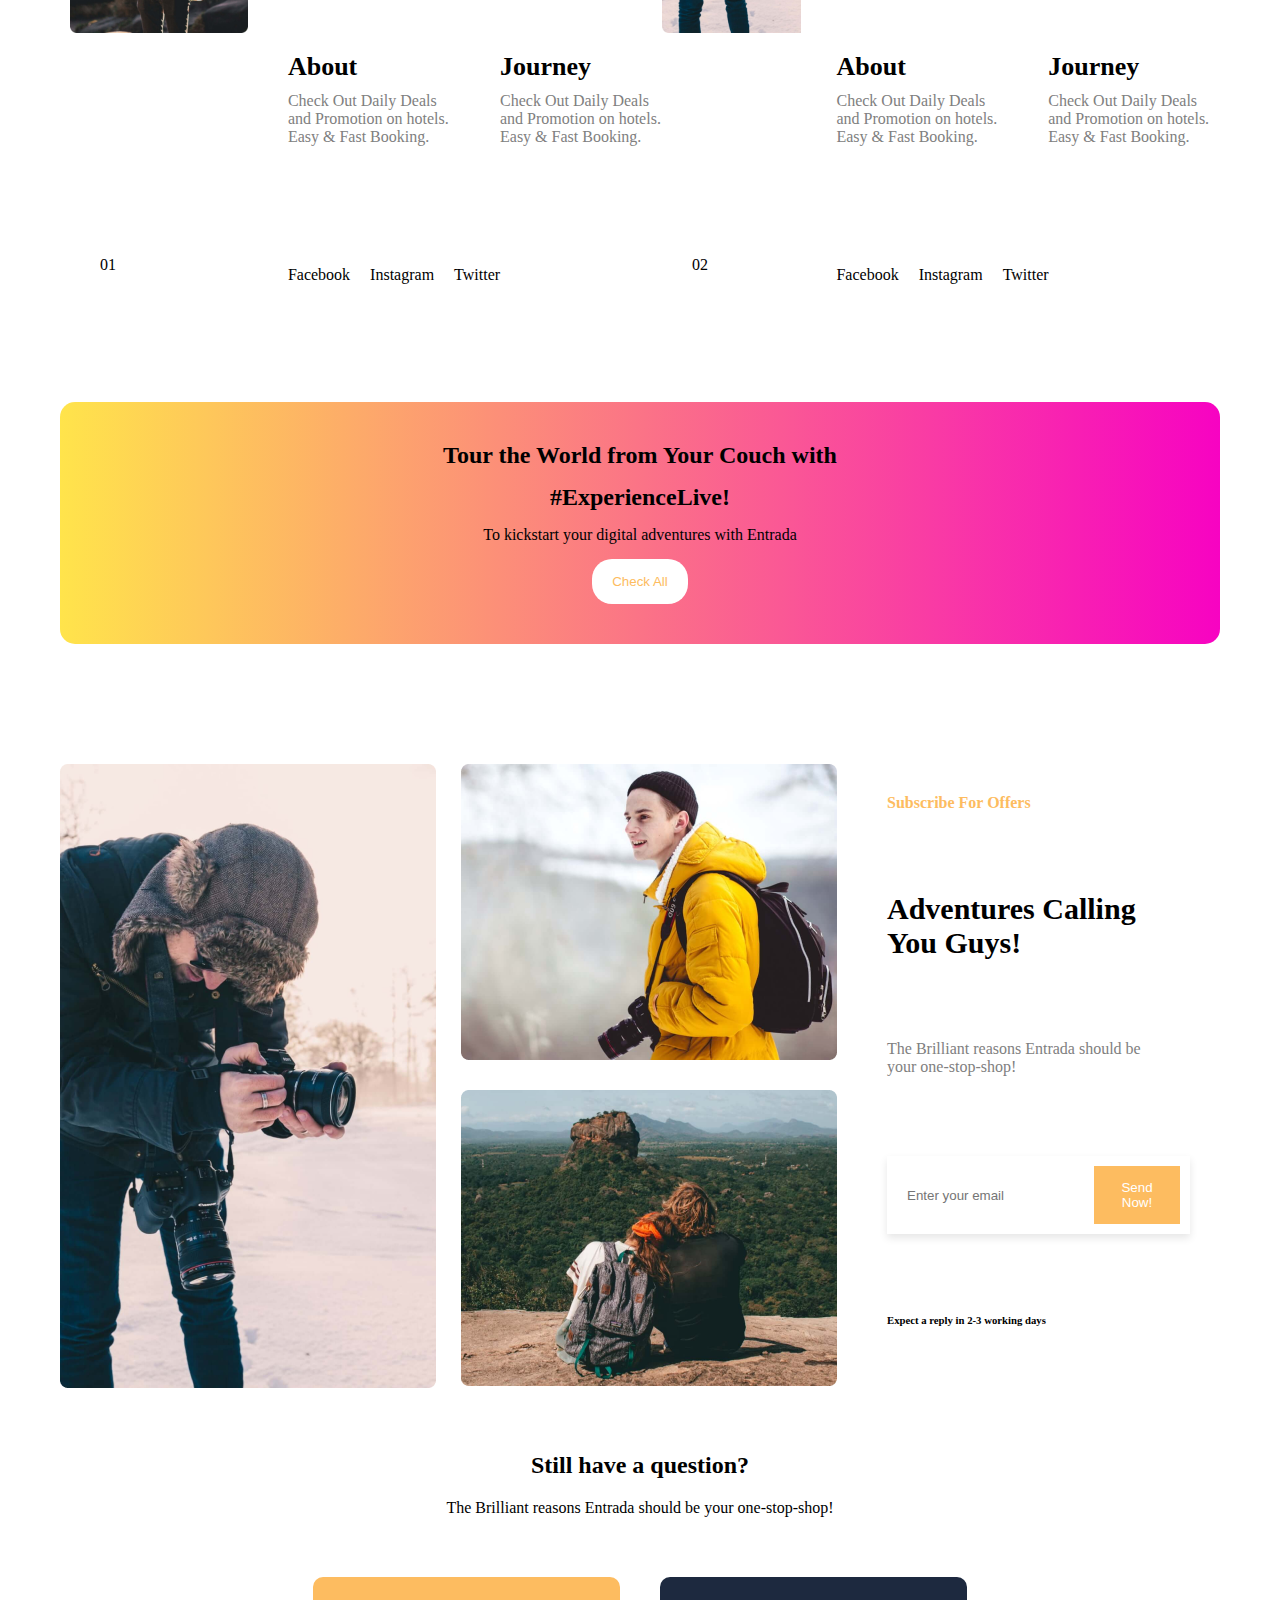
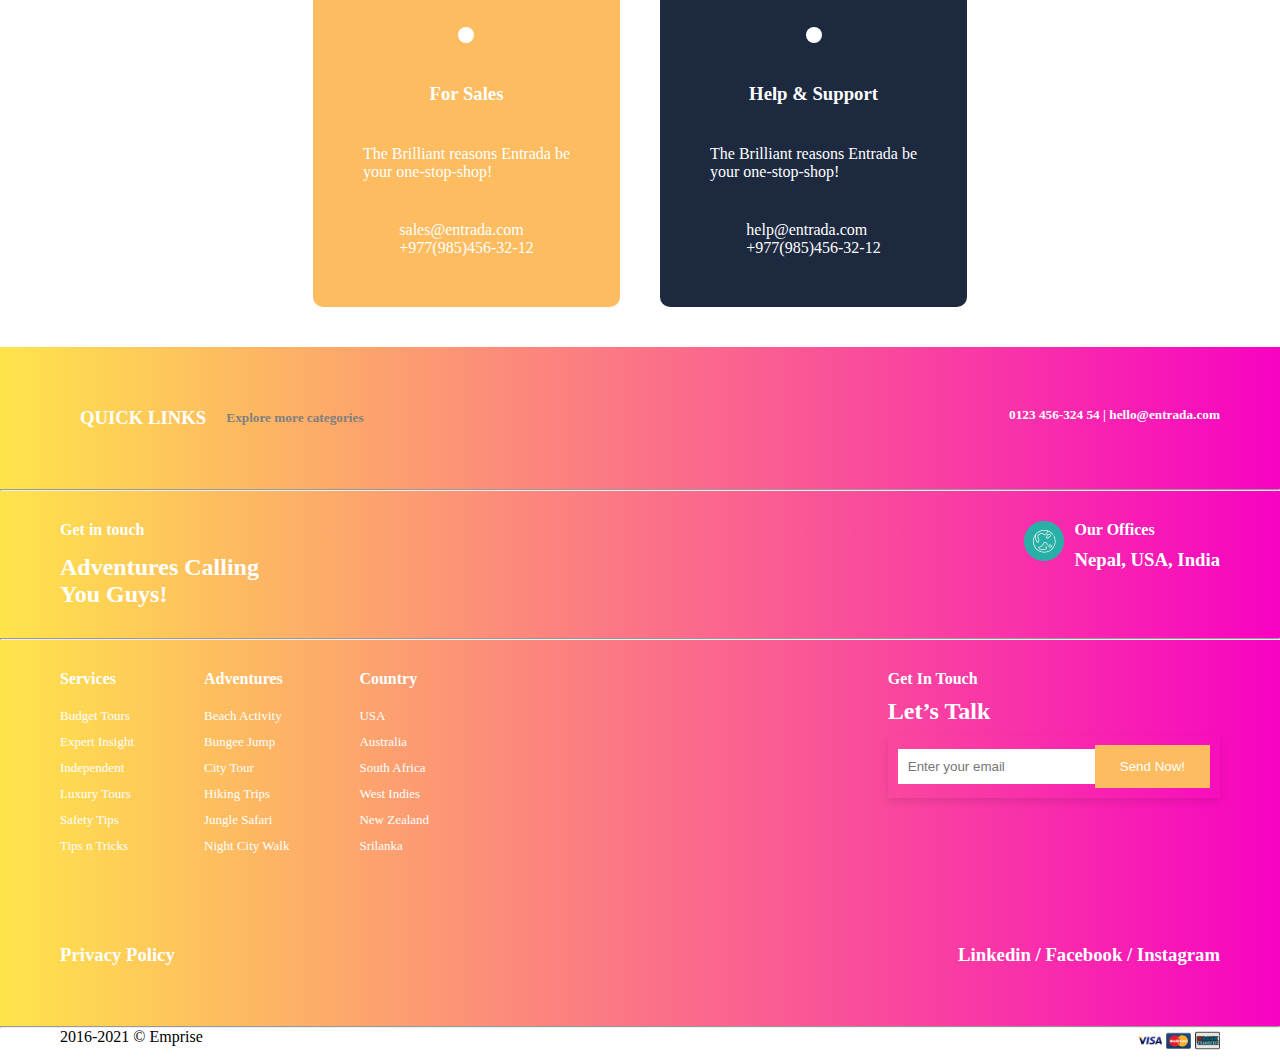
==== commit 0db9b7c8: "some" ====
--- a/pages/index.html
+++ b/pages/index.html
@@ -275,103 +275,96 @@
 
       <section class="seller">
         <div class="seller-title">
-          <div class="best">
-            <h2>Best Seller</h2>
-            <p class="text-grey">
-              Sost Brilliant reasons Entrada should be your one-stop-shop
-            </p>
-          </div>
-          <div>
-            <button>Check All</button>
-          </div>
+            <div class="best">
+                <h2>Best Seller</h2>
+                <p class="text-grey">Sost Brilliant reasons Entrada should be your one-stop-shop</p>
+            </div>
+            <div>
+                <button>Check All</button>
+            </div>
         </div>
         <div class="nature">
-          <div class="train">
-            <div class="days-content">
-              <div class="days">
+            <div class="train train-1">
+                <div class="days-content">
+                    <div class="days">
+                        <div>
+                            <p>30%</p>
+                        </div>
+                        <div class="night">
+                            <div class="day-night">
+                                <h6>10 Days | 09 Night</h6>
+                                <h3>$895.50</h3>
+                            </div>
+                            <div class="explore">
+                                <i class="fa-solid fa-share-nodes"></i>
+                                <button>Explore</button>
+                            </div>
+                        </div>
+                    </div>
+                </div>
                 <div>
-                  <p>30%</p>
-                </div>
-                <div class="night">
-                  <div class="day-night">
-                    <h6>10 Days | 09 Night</h6>
-                    <h3>$895.50</h3>
-                  </div>
-                  <div class="explore">
-                    <i class="fa-solid fa-share-nodes"></i>
-                    <button>Explore</button>
-                  </div>
-                </div>
-              </div>
-            </div>
-            <div>
-              <div class="sky">
-                <h3>Train Tour Skyline</h3>
-                <p class="text-grey">
-                  Check Out Daily Deals and Promotion on Hotels.
-                </p>
-                <p class="text-grey">Easy & Fast Booking</p>
-              </div>
-            </div>
-          </div>
-          <div class="train">
-            <div class="days-content">
-              <div class="days">
+                    <div class="sky">
+                        <h3>Train Tour Skyline</h3>
+                        <p class="text-grey">Check Out Daily Deals and Promotion on Hotels.</p>
+                        <p class="text-grey">Easy & Fast Booking</p>
+                    </div>
+                </div>
+            </div>
+            <div class="train train-2">
+                <div class="days-content">
+                    <div class="days">
+                        <div>
+                            <p>30%</p>
+                        </div>
+                        <div class="night">
+                            <div class="day-night">
+                                <h6>10 Days | 09 Night</h6>
+                                <h3>$895.50</h3>
+                            </div>
+                            <div class="explore">
+                                <i class="fa-solid fa-share-nodes"></i>
+                                <button>Explore</button>
+                            </div>
+                        </div>
+                    </div>
+                </div>
                 <div>
-                  <p>30%</p>
-                </div>
-                <div class="night">
-                  <div class="day-night">
-                    <h6>10 Days | 09 Night</h6>
-                    <h3>$895.50</h3>
-                  </div>
-                  <div class="explore">
-                    <i class="fa-solid fa-share-nodes"></i>
-                    <button>Explore</button>
-                  </div>
-                </div>
-              </div>
-            </div>
-            <div>
-              <div class="sky">
-                <h3>Train Tour Skyline</h3>
-                <p class="text-grey">
-                  Check Out Daily Deals and Promotion on Hotels.
-                </p>
-                <p class="text-grey">Easy & Fast Booking</p>
-              </div>
-            </div>
-          </div>
-          <div class="train">
-            <div class="days-content">
-              <div class="days">
+                    <div class="sky">
+                        <h3>Train Tour Skyline</h3>
+                        <p class="text-grey">Check Out Daily Deals and Promotion on Hotels.</p>
+                        <p class="text-grey">Easy & Fast Booking</p>
+                    </div>
+                </div>
+            </div>
+            <div class="train train-3">
+                <div class="days-content">
+                    <div class="days">
+                        <div>
+                            <p>30%</p>
+                        </div>
+                        <div class="night">
+                            <div class="day-night">
+                                <h6>10 Days | 09 Night</h6>
+                                <h3>$895.50</h3>
+                            </div>
+                            <div class="explore">
+                                <i class="fa-solid fa-share-nodes"></i>
+                                <button>Explore</button>
+                            </div>
+                        </div>
+                    </div>
+                </div>
                 <div>
-                  <p>30%</p>
-                </div>
-                <div class="night">
-                  <div class="day-night">
-                    <h6>10 Days | 09 Night</h6>
-                    <h3>$895.50</h3>
-                  </div>
-                  <div class="explore">
-                    <i class="fa-solid fa-share-nodes"></i>
-                    <button>Explore</button>
-                  </div>
-                </div>
-              </div>
-            </div>
-            <div>
-              <div class="sky">
-                <h3>Train Tour Skyline</h3>
-                <p class="text-grey">
-                  Check Out Daily Deals and Promotion on Hotels.
-                </p>
-                <p>Easy & Fast Booking</p>
-              </div>
-            </div>
-          </div>
-        </div>
-      </section>
+                    <div class="sky">
+                        <h3>Train Tour Skyline</h3>
+                        <p class="text-grey">Check Out Daily Deals and Promotion on Hotels.</p>
+                        <p class="text-grey">Easy & Fast Booking</p>
+                    </div>
+                </div>
+            </div>
+        </div>
+    </section>
+    
 
       <section class="guides">
         <h2>Tour Guides</h2>
@@ -634,5 +627,6 @@
     <script src="../scripts/header.js"></script>
     <script src="../scripts/product.js"></script>
     <script src="../scripts/carousel.js"></script>
+    <script src="../scripts/index.js"></script>
   </body>
 </html>
--- a/style/style.css
+++ b/style/style.css
@@ -56,15 +56,15 @@
 .header-button a { 
     text-decoration: none;
     color: #000;
-    width: 73px;  
+    width: 75px;  
 }
 .button-1 {
     background-color: rgba(244, 244, 245, 0.24);
-    padding: 4px 10px;
+    padding: 5px 10px;
     border-radius: 10px;
 }
 .button-2 {
-    background-color: aqua;
+    background-color: #fdbc60;
     padding: 5px 10px;
     border-radius: 15px;
 }
@@ -127,6 +127,17 @@
    right: 0;
   
 }
+
+.owl-theme .owl-nav [class*=owl-]:hover {
+    background-color: transparent;
+}
+
+.owl-prev span {
+    background-color: #fdbc60;
+}
+.owl-next span {
+    background-color: #fdbc60;
+}
 .owl-dots {
     padding: 60px;
 }
@@ -147,7 +158,7 @@
 }
 
 .hero-item{
-    background-image: url("../images/freetown-bg.jpg");
+    background-image: linear-gradient(rgba(0, 0, 0, 0.2), rgba(0, 0, 0, 0.2)), url("../images/kempinski-palace-in-djibouti-city-djibouti-E98XTD.jpg"); 
     background-repeat: no-repeat;
     background-size: cover;
     height: 500px;
@@ -156,8 +167,8 @@
     position: relative;
     margin-bottom: 100px;
 }
-.hero-content-2{
-    background-image: url("../images/download.jpg");
+.hero-content-2{ 
+    background-image: linear-gradient(rgba(0, 0, 0, 0.2), rgba(0, 0, 0, 0.2)), url("../images/Djibouti-Palace-Kempinski_2.jpg");
     background-repeat: no-repeat;
     background-size: cover;
     height: 500px;
@@ -251,7 +262,7 @@
 }
 
 .location-icon {
-    background-color: aqua;
+    background-color: #fdbc60;
     padding: 20px;
     border-radius: 15px;
 }
@@ -312,7 +323,7 @@
  }
  .beach i {
     font-size: 40px;
-    color: aqua;
+    color: #fdbc60;
  }
 
 .phone-header {
@@ -404,7 +415,7 @@
     gap: 10px;
 }
 .clock i {
-    color: aqua;
+    color: #fdbc60;
     font-size: 14px;
 }
 .correct {
@@ -417,11 +428,25 @@
 }
 .new {
     font-size: 14px;
-    color: aqua;
-}
-
-
-
+    color: #fdbc60;
+}
+
+
+
+
+
+@keyframes move {
+    0% { transform: translateX(0); }
+    50% { transform: translateX(20px); }
+    100% { transform: translateX(0); }
+}
+
+.move {
+    animation: move 0.5s ease-in-out;
+}
+.vietnam:hover, .old:hover, .greece:hover, .london:hover, .amsterdam:hover, .paris:hover{
+    transition: 1.2s; 
+}
 
 
 
@@ -434,23 +459,24 @@
 .destination h2 {
     font-size: 35px;
 }
-
 .cities {
     display: grid;
-grid-template-columns: repeat(6, 1fr);
-grid-template-rows: repeat(6, 1fr);
-grid-column-gap: 15px;
-grid-row-gap: 5px;
-}
-.vietnam { grid-area: 1 / 1 / 4 / 2; }
-.old { grid-area: 4 / 1 / 7 / 2; }
-.greece { grid-area: 1 / 2 / 7 / 4; }
-.london { grid-area: 1 / 4 / 4 / 7; }
-.amsterdam{ grid-area: 4 / 4 / 7 / 5; }
-.paris  { grid-area: 4 / 5 / 7/  7; }
+    grid-template-columns: repeat(2, 1fr) 0.5fr repeat(2, 1fr) 0.5fr;
+    grid-template-rows: repeat(2, 1fr);
+    grid-column-gap: 20px;
+    grid-row-gap: 20px;
+    }
+    
+    .vietnam { grid-area: 1 / 1 / 2 / 2; }
+    .old { grid-area: 2 / 1 / 3 / 2; }
+    .greece { grid-area: 1 / 2 / 3 / 4; }
+    .london { grid-area: 1 / 4 / 2 / 7; }
+    .amsterdam { grid-area: 2 / 4 / 3 / 5; }
+    .paris { grid-area: 2 / 5 / 3 / 7; }
 
 .vietnam {
     background-image: url(../images/Photo\ \(3\).png);
+   
     height: 335px;
     width: 255px;
     color: white;
@@ -470,6 +496,7 @@
    position: absolute;
    top: 10px;
    left: 10px;
+  
 }
 
 
@@ -485,6 +512,7 @@
     flex-direction: column;
     justify-content: end;
     padding: 15px ;
+    
 }
 .old   p {
     color: orange; 
@@ -495,13 +523,14 @@
     position: absolute;
     top: 10px;
     left: 10px;
+   
  }
 
 
 
 .greece {
     background-image: url(../images/Photo\ \(5\).png);
-    height: 670px;
+    height: 690px;
     width: 400px;
     color: white;
     border-radius: 20px;
@@ -510,6 +539,7 @@
     flex-direction: column;
     justify-content: end;
     padding: 15px ;
+   
 }
 .greece  p {
     color: orange; 
@@ -520,7 +550,7 @@
     position: absolute;
     top: 10px;
     left: 10px;
- }
+    }
 
 
 
@@ -535,6 +565,7 @@
     flex-direction: column;
     justify-content: end;
     padding: 15px ;
+   
 }
 .london p {
     color: orange; 
@@ -559,6 +590,7 @@
     flex-direction: column;
     justify-content: end;
     padding: 15px ;
+    
 }
 .amsterdam  p {
     color: orange; 
@@ -584,6 +616,7 @@
     flex-direction: column;
     justify-content: end;
     padding: 15px ;
+   
  }
 
 .paris  p {
@@ -603,35 +636,36 @@
 
 
 
-.seller {
+   .seller {
     justify-content: space-between;
     margin: 40px 40px;
-} 
+}
+
 .seller-title {
     display: flex;
     justify-content: space-between;
     padding: 15px;
 }
+
 .best {
     display: flex;
     flex-direction: column;
     gap: 20px;
 }
+
 .best h2 {
     font-size: 35px;
 }
+
 .seller button {
     color: white;
-    background-color: aqua;
+    background-color: #fdbc60;
     border: none;
     padding: 10px 15px;
     border-radius: 30px;
 }
-.days-content:hover .days{
-    display: flex;
-}
-.days-content{
-    background-image: url(../images/Photo\ \(9\).png);
+
+.days-content {
     border-radius: 20px;
     height: 265px;
     width: 407px;
@@ -640,15 +674,21 @@
     justify-content: end;
     gap: 10px;
     position: relative;
-}
+    transition: transform 0.5s ease-in-out;
+}
+
+.days-content:hover .days {
+    display: flex;
+}
+
 .days {
     margin: 10px;
     color: white;
     display: none;
     flex-direction: column;
     justify-content: end;
-   
-}
+}
+
 .days p {
     color: red;
     background-color: pink;
@@ -659,12 +699,13 @@
     right: 20px;
     top: 10px;
 }
+
 .night {
     display: flex;
     justify-content: space-between;
     padding: 30px;
-
-}
+}
+
 .day-night {
     display: flex;
     flex-direction: column;
@@ -673,36 +714,56 @@
     gap: 20px;
     border-bottom: 1px solid;
 }
+
 .explore {
     display: flex;
     align-items: center;
     gap: 20px;
     padding-left: 50px;
 }
+
 .explore i {
-   color: black;
-   background-color: white;
-   padding: 5px;
-   border-radius: 10px;
-   
-}
+    color: black;
+    background-color: white;
+    padding: 5px;
+    border-radius: 10px;
+}
+
 .sky {
     display: flex;
     flex-direction: column;
     gap: 10px;
     padding: 20px;
 }
+
 .sky p {
     font-size: 10px;
 }
+
 .nature {
     display: flex;
     gap: 20px;
 }
+
 .train {
-  display: flex;
-  flex-direction: column;
-  align-items: center;
+    display: flex;
+    flex-direction: column;
+    align-items: center;
+}
+
+.train-1 .days-content {
+    background-image: url('../images/94be095228b7c02c7a2b135975267d9f.jpg');
+    background-size: cover;
+}
+
+.train-2 .days-content {
+    background-image: url('../images/Djibouti-City.jpg');
+    background-size: cover;
+}
+
+.train-3 .days-content {
+    background-image: url('../images/images.jpeg');
+    background-size: cover;
 }
 
 
@@ -762,7 +823,7 @@
     gap: 50px;
 }
 .adventure h3 {
-    color: aqua;
+    color: #fdbc60;
 }
 .adventure h2 {
     font-size: 35px;
@@ -812,13 +873,13 @@
     flex-direction: column;
     align-items: center;
     gap: 15px;
-    background-color: aqua;
+    background: linear-gradient(90deg, rgb(255, 228, 75) 0%, rgb(247, 3, 194) 100%);
     border-radius: 15px;
     padding: 40px;
 }
 .world button {
     background-color: white;
-    color: aqua;
+    color: #fdbc60;
     padding: 15px 20px;
     border: none;
     border-radius: 20px;
@@ -849,7 +910,7 @@
     padding: 30px;
 }
 .calling h4{
-    color: aqua;
+    color: #fdbc60;
 }
 .calling h2{
     font-size: 30px;
@@ -868,7 +929,7 @@
     padding: 14px 25px;
     border: none;
     color: white;
-    background-color: aqua;
+    background-color: #fdbc60;
 }
 
 
@@ -901,7 +962,7 @@
     align-items: center;
     color: white;
     gap: 40px;
-    background-color: aqua;
+    background-color: #fdbc60;
     padding: 50px;
     border-radius: 10px;
 }
@@ -924,6 +985,8 @@
    display: flex; 
    justify-content: space-between;
    padding: 60px;
+   background: linear-gradient(90deg, rgb(255, 228, 75) 0%, rgb(247, 3, 194) 100%);
+   color: white;
 }
 
 .plus {
@@ -935,6 +998,8 @@
     display: flex;
     justify-content: space-between;
     padding: 30px 60px;
+    background: linear-gradient(90deg, rgb(255, 228, 75) 0%, rgb(247, 3, 194) 100%);
+    color: white;
 }
 .footer-content img {
     width: 40px;
@@ -945,7 +1010,7 @@
     gap: 15px;
 }
 .guys h4 {
-    color: aqua;
+    color: white;
 }
 .usa {
     display: flex;
@@ -960,6 +1025,8 @@
     display: flex;
     justify-content: space-between;
     padding: 30px 60px;
+    background: linear-gradient(90deg, rgb(255, 228, 75) 0%, rgb(247, 3, 194) 100%);
+    color: white;
 }
 .footer-service {
     display: flex;
@@ -969,21 +1036,25 @@
     display: flex;
     flex-direction: column;
     gap: 20px;
+    color: white;
+    
 }
 .footer-item ul  {
     display: flex;
     flex-direction: column;
     gap: 10px;
-   
+  
 }
 .footer-item li {
     list-style: none;
     font-size: 13px;
+    
 }
 .touch {
     display: flex;
     flex-direction: column;
     gap: 10px;
+    
 }
 .let {
     display: flex;
@@ -994,6 +1065,8 @@
     display: flex;
     justify-content: space-between;
     padding: 60px;
+    background: linear-gradient(90deg, rgb(255, 228, 75) 0%, rgb(247, 3, 194) 100%);
+    color: white;
 }
 .emprise {
     display: flex;
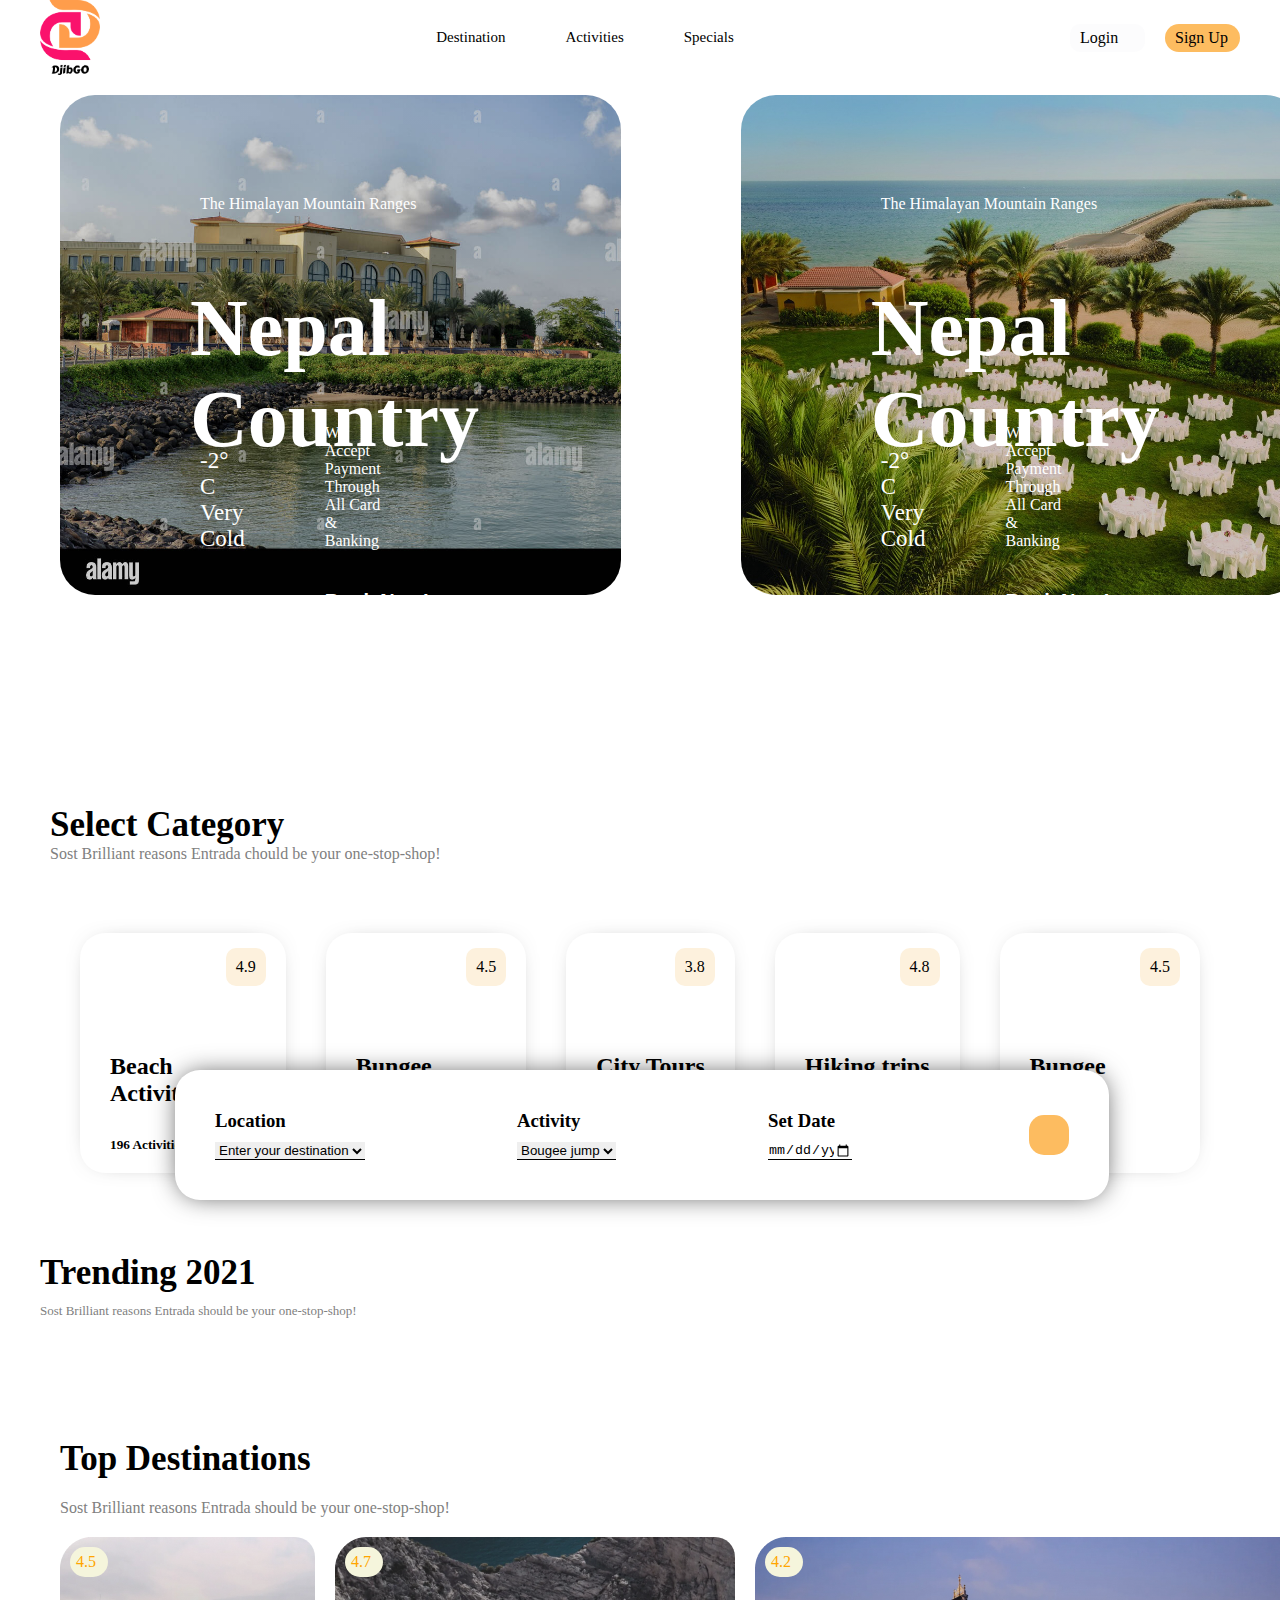
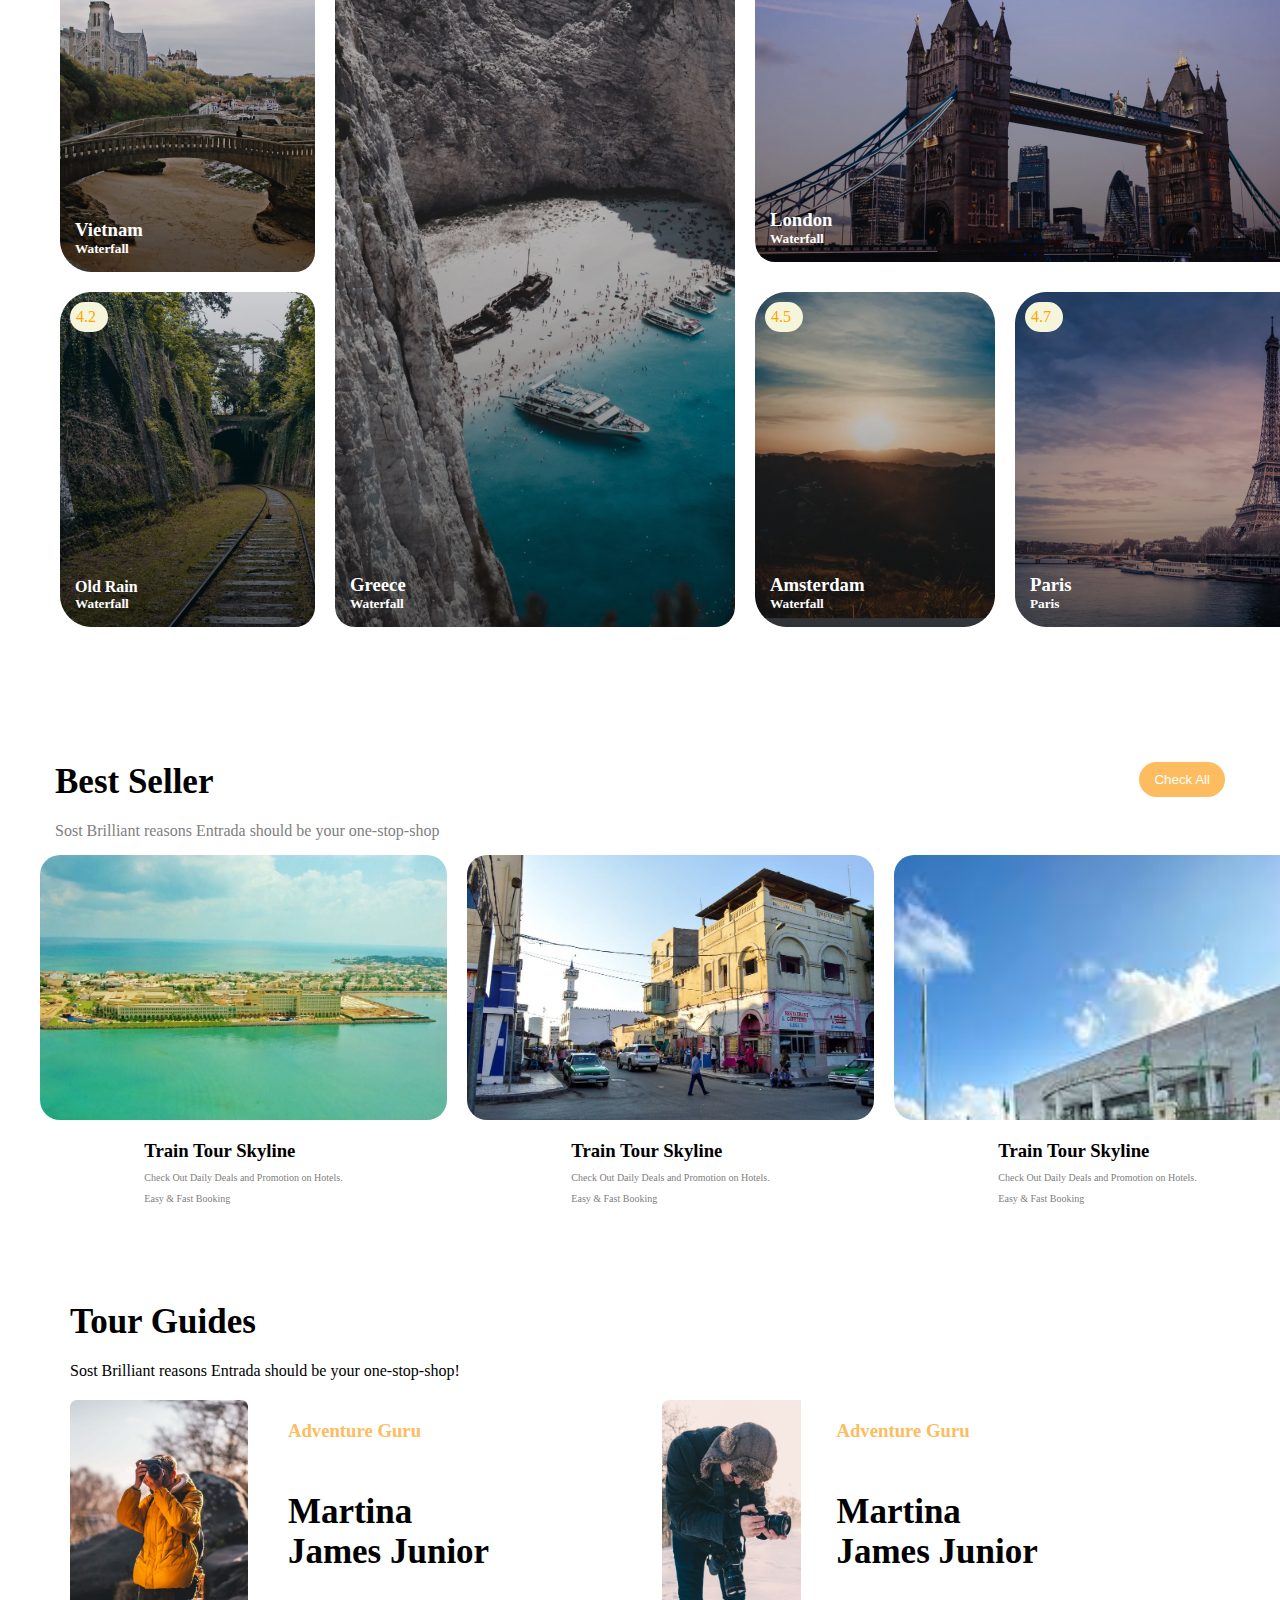
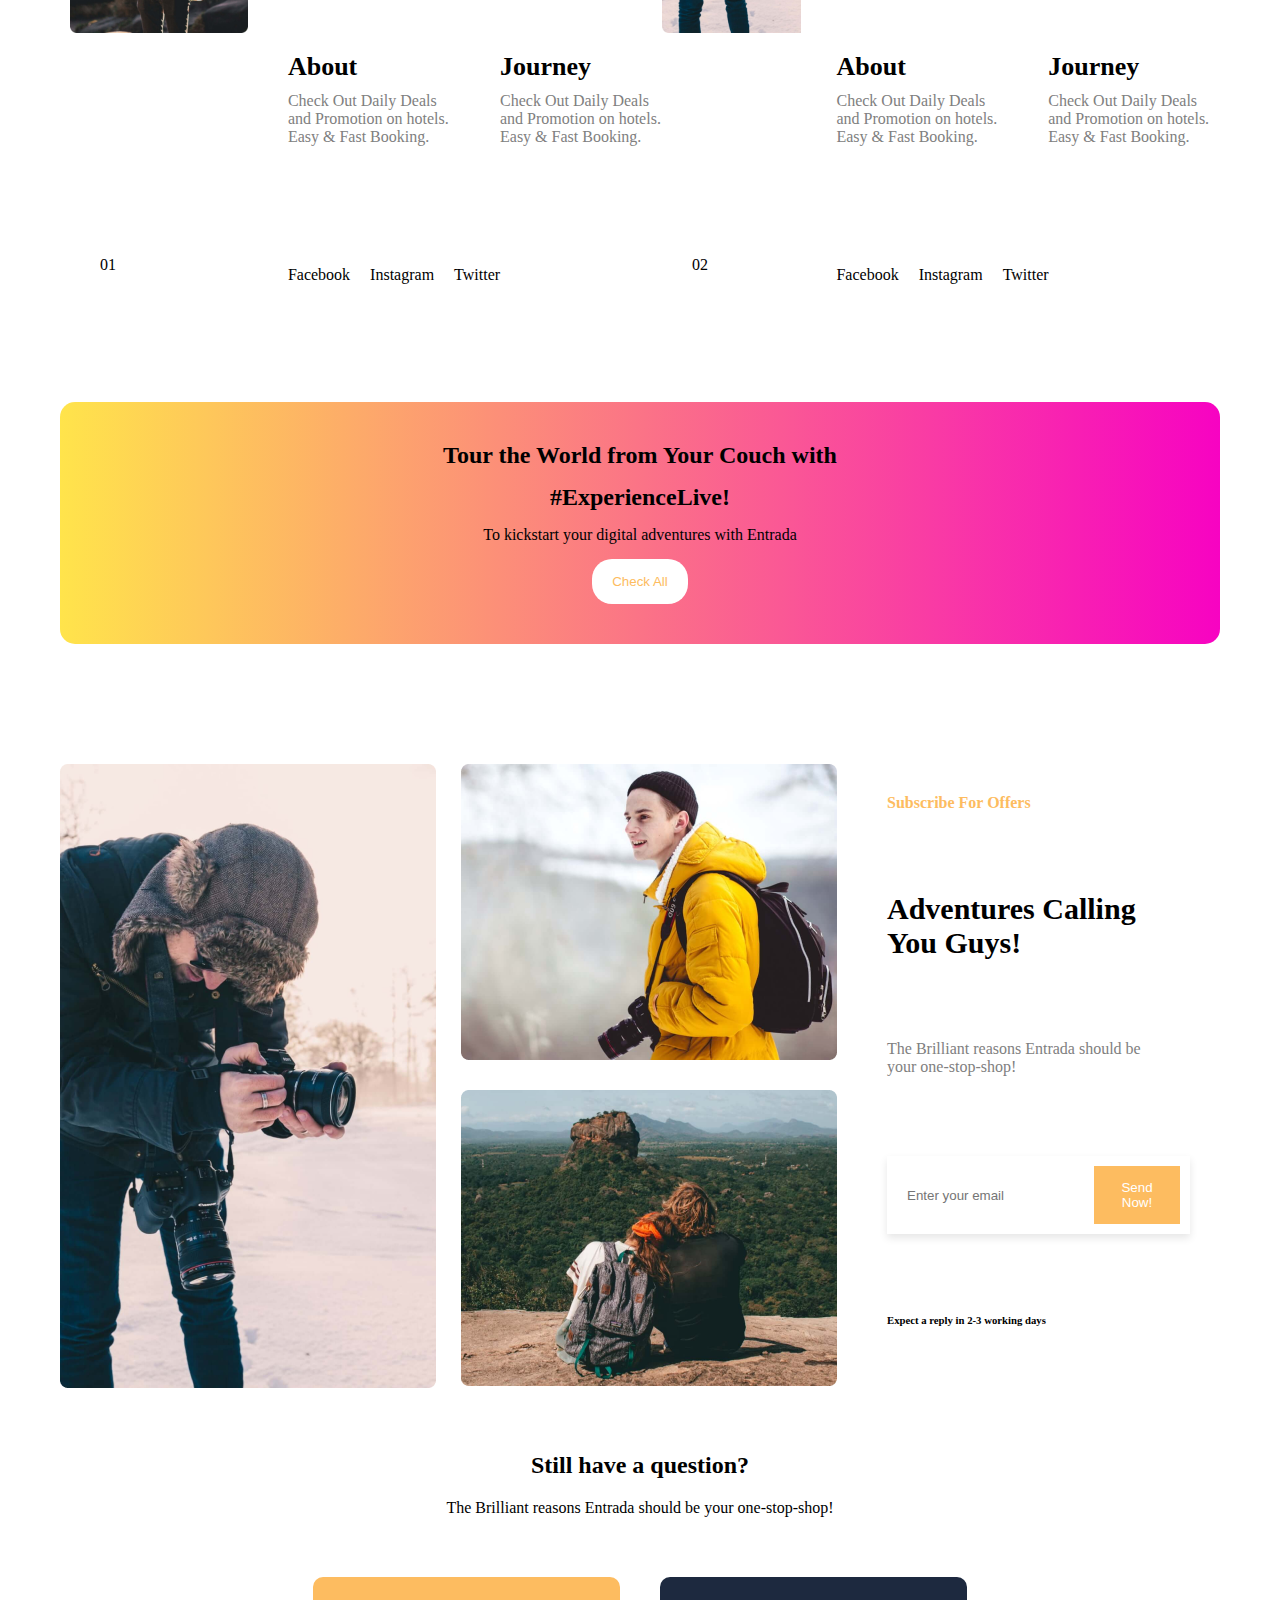
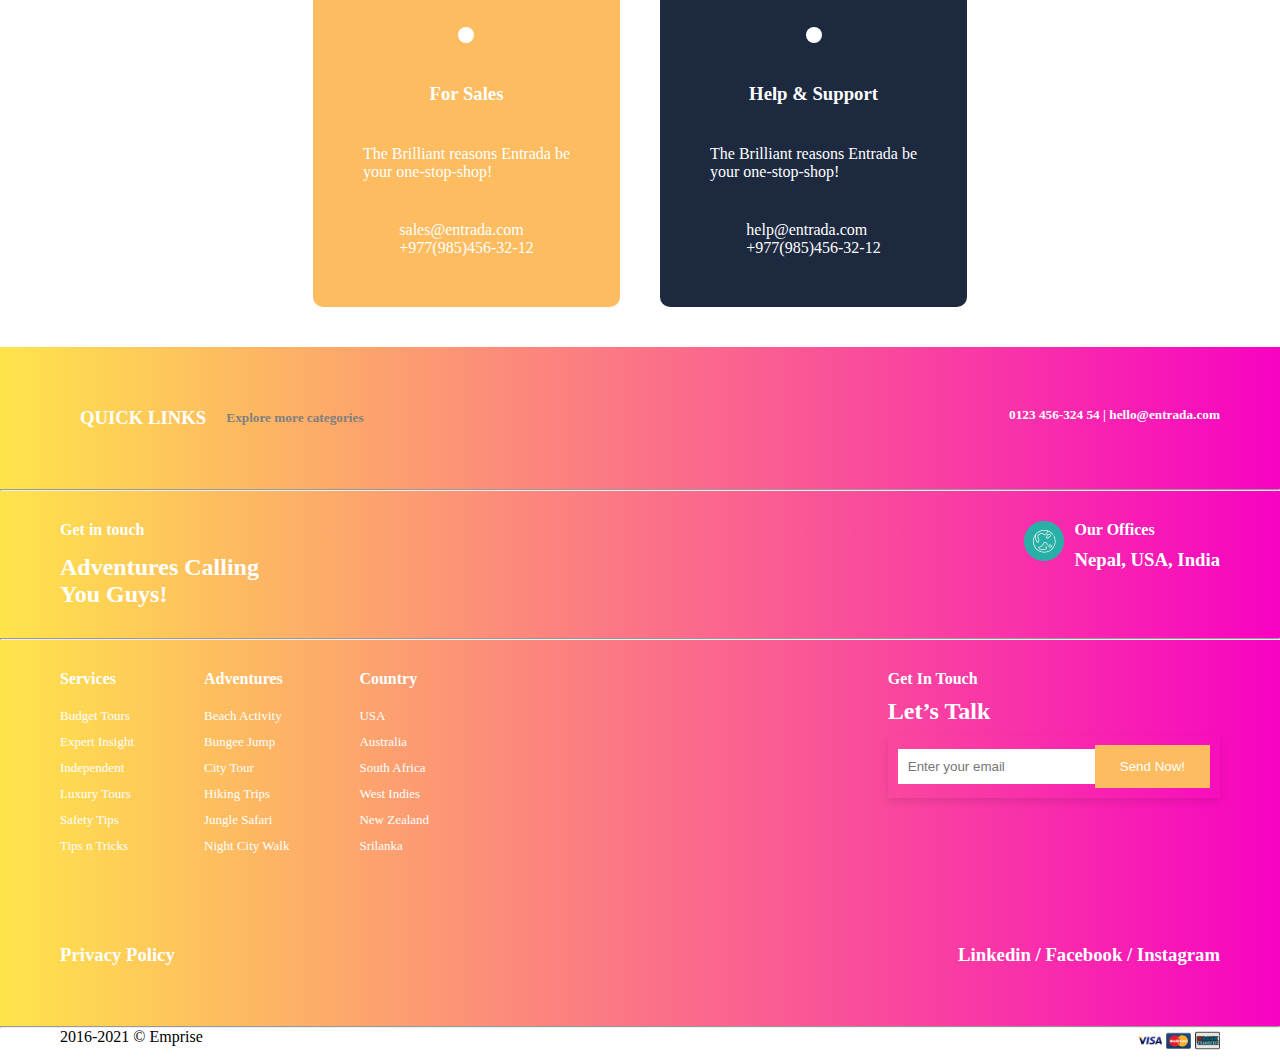
==== commit 5e5c9290: "add location js" ====
--- a/pages/index.html
+++ b/pages/index.html
@@ -93,40 +93,7 @@
                 </div>
               </div>
             </div>
-            <div class="location">
-              <div class="items">
-                <h3>Location</h3>
-                <div class="activity">
-                  <select>
-                    <option value="0">Enter your destination</option>
-                    <option value="1">france</option>
-                    <option value="2">portugal</option>
-                    <option value="3">spain</option>
-                  </select>
-                  <i class="fa-solid fa-location-dot"></i>
-                </div>
-              </div>
-              <div class="items">
-                <h3>Activity</h3>
-                <div class="activity">
-                  <select>
-                    <option value="0">Bougee jump</option>
-                    <option value="1">swimming</option>
-                    <option value="2">dancing</option>
-                  </select>
-                  <i class="fa-regular fa-circle-dot"></i>
-                </div>
-              </div>
-              <div class="items">
-                <h3>Set Date</h3>
-                <div class="activity">
-                  <input type="date" />
-                </div>
-              </div>
-              <div class="location-icon">
-                <i class="fa-solid fa-magnifying-glass"></i>
-              </div>
-            </div>
+
           </div>
           <div class="hero-content-2">
             <div class="hero-items">
@@ -145,40 +112,40 @@
                 </div>
               </div>
             </div>
-            <div class="location">
-              <div class="items">
-                <h3>Location</h3>
-                <div class="activity">
-                  <select>
-                    <option value="0">Enter your destination</option>
-                    <option value="1">france</option>
-                    <option value="2">portugal</option>
-                    <option value="3">spain</option>
-                  </select>
-                  <i class="fa-solid fa-location-dot"></i>
-                </div>
-              </div>
-              <div class="items">
-                <h3>Activity</h3>
-                <div class="activity">
-                  <select>
-                    <option value="0">Bougee jump</option>
-                    <option value="1">swimming</option>
-                    <option value="2">dancing</option>
-                  </select>
-                  <i class="fa-regular fa-circle-dot"></i>
-                </div>
-              </div>
-              <div class="items">
-                <h3>Set Date</h3>
-                <div class="activity">
-                  <input type="date" />
-                </div>
-              </div>
-              <div class="location-icon">
-                <i class="fa-solid fa-magnifying-glass"></i>
-              </div>
-            </div>
+          </div>
+        </div>
+        <div class="location">
+          <div class="items">
+            <h3>Location</h3>
+            <div class="activity">
+              <select id="destination-select">
+                <option value="0">Enter your destination</option>
+                <option value="france">france</option>
+                <option value="portugal">portugal</option>
+                <option value="spain">spain</option>
+              </select>
+              <i class="fa-solid fa-location-dot"></i>
+            </div>
+          </div>
+          <div class="items">
+            <h3>Activity</h3>
+            <div class="activity">
+              <select id="activity-select">
+                <option value="0">Bougee jump</option>
+                <option value="swimming">swimming</option>
+                <option value="dancing">dancing</option>
+              </select>
+              <i class="fa-regular fa-circle-dot"></i>
+            </div>
+          </div>
+          <div class="items">
+            <h3>Set Date</h3>
+            <div class="activity">
+              <input type="date" id="date-input" />
+            </div>
+          </div>
+          <div class="location-icon" id="search-button">
+            <i class="fa-solid fa-magnifying-glass"></i>
           </div>
         </div>
       </section>
--- a/style/style.css
+++ b/style/style.css
@@ -117,8 +117,8 @@
 } 
 .hero-section .owl-nav {
     position: absolute;
-    top: 358px;
-    right: 1072px;
+    top: 372px;
+    right: 1027px;
    
  }
 
@@ -224,10 +224,12 @@
     color: white;
     font-weight: bold;
     font-size: 20px;
+    border-bottom: 4px solid;
 }
 
 .location {
     display: flex;
+    z-index: 200;
     justify-content: space-between;
     align-items: center;
     padding: 40px;
@@ -239,7 +241,7 @@
     position: absolute;
     width: 73%;
     left: 125px;
-    bottom: -125px;
+    bottom: -350px;
 }
 .activity {
     display: flex;
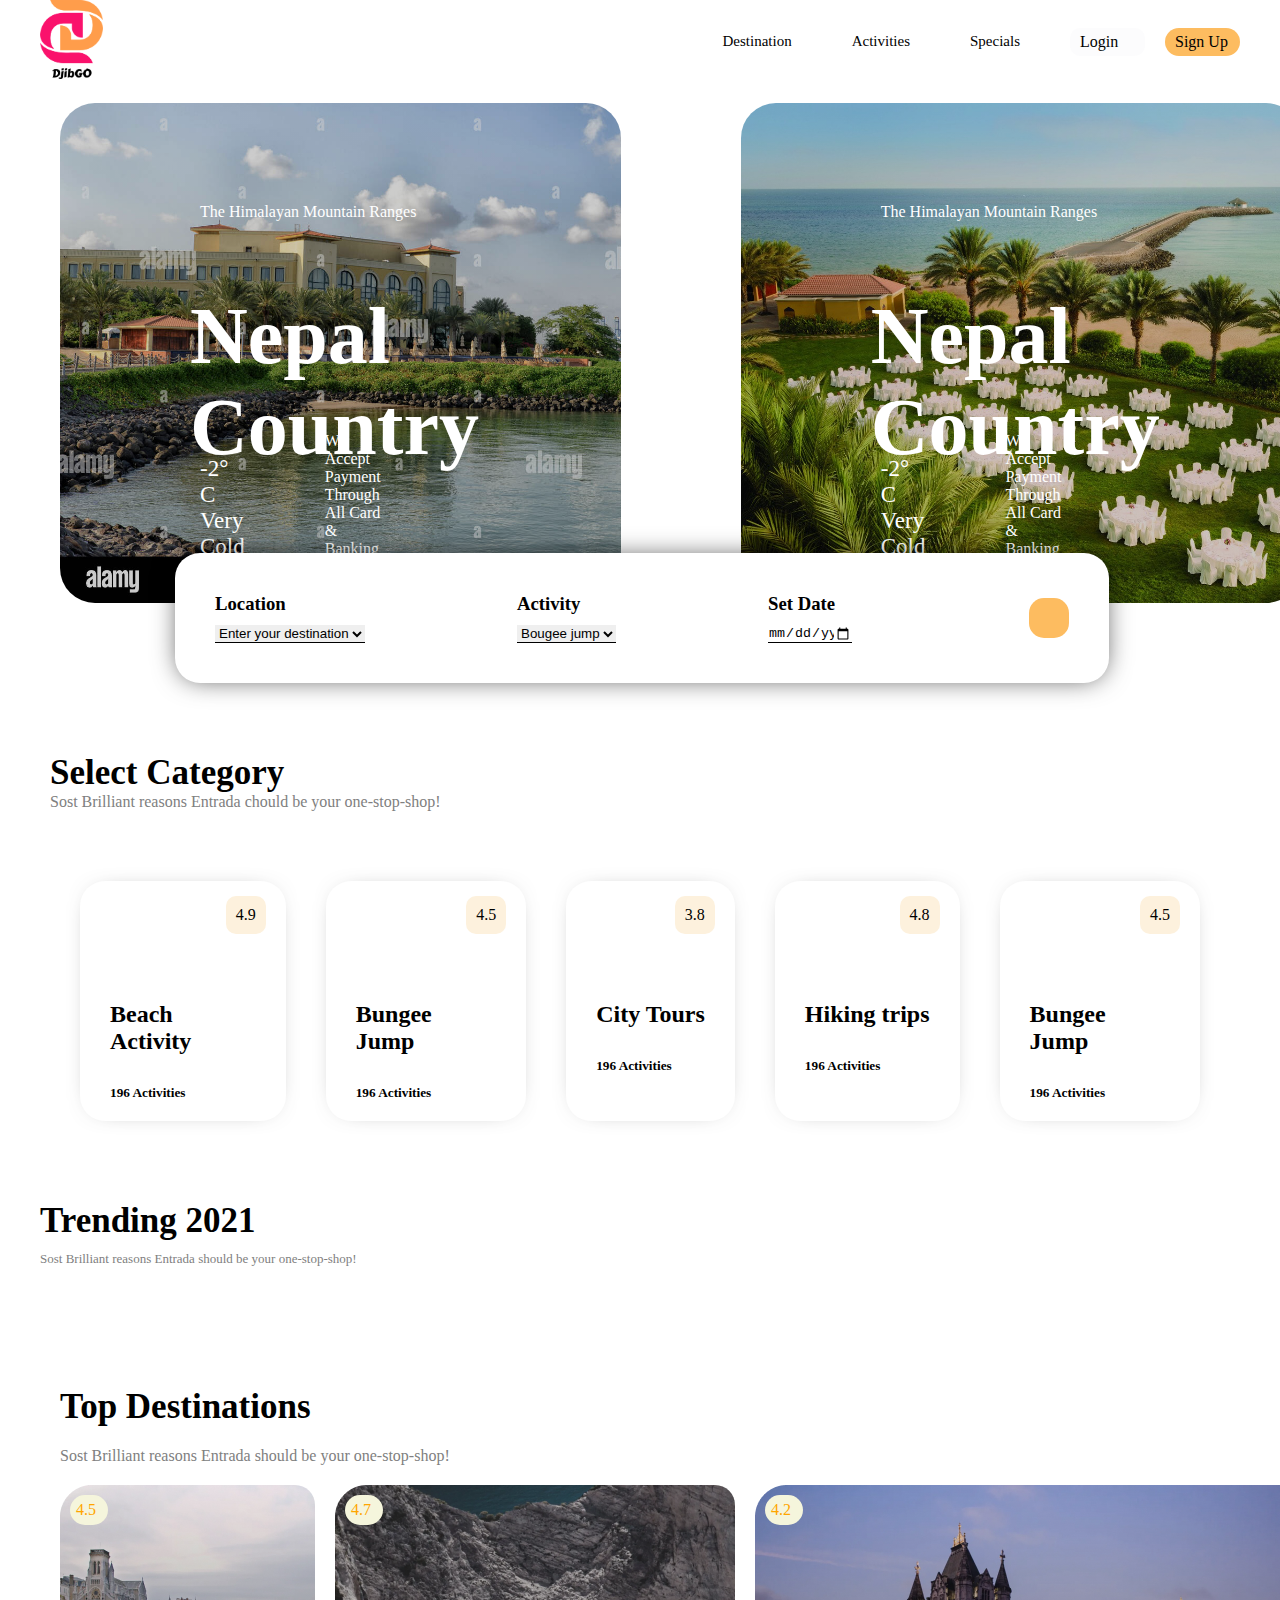
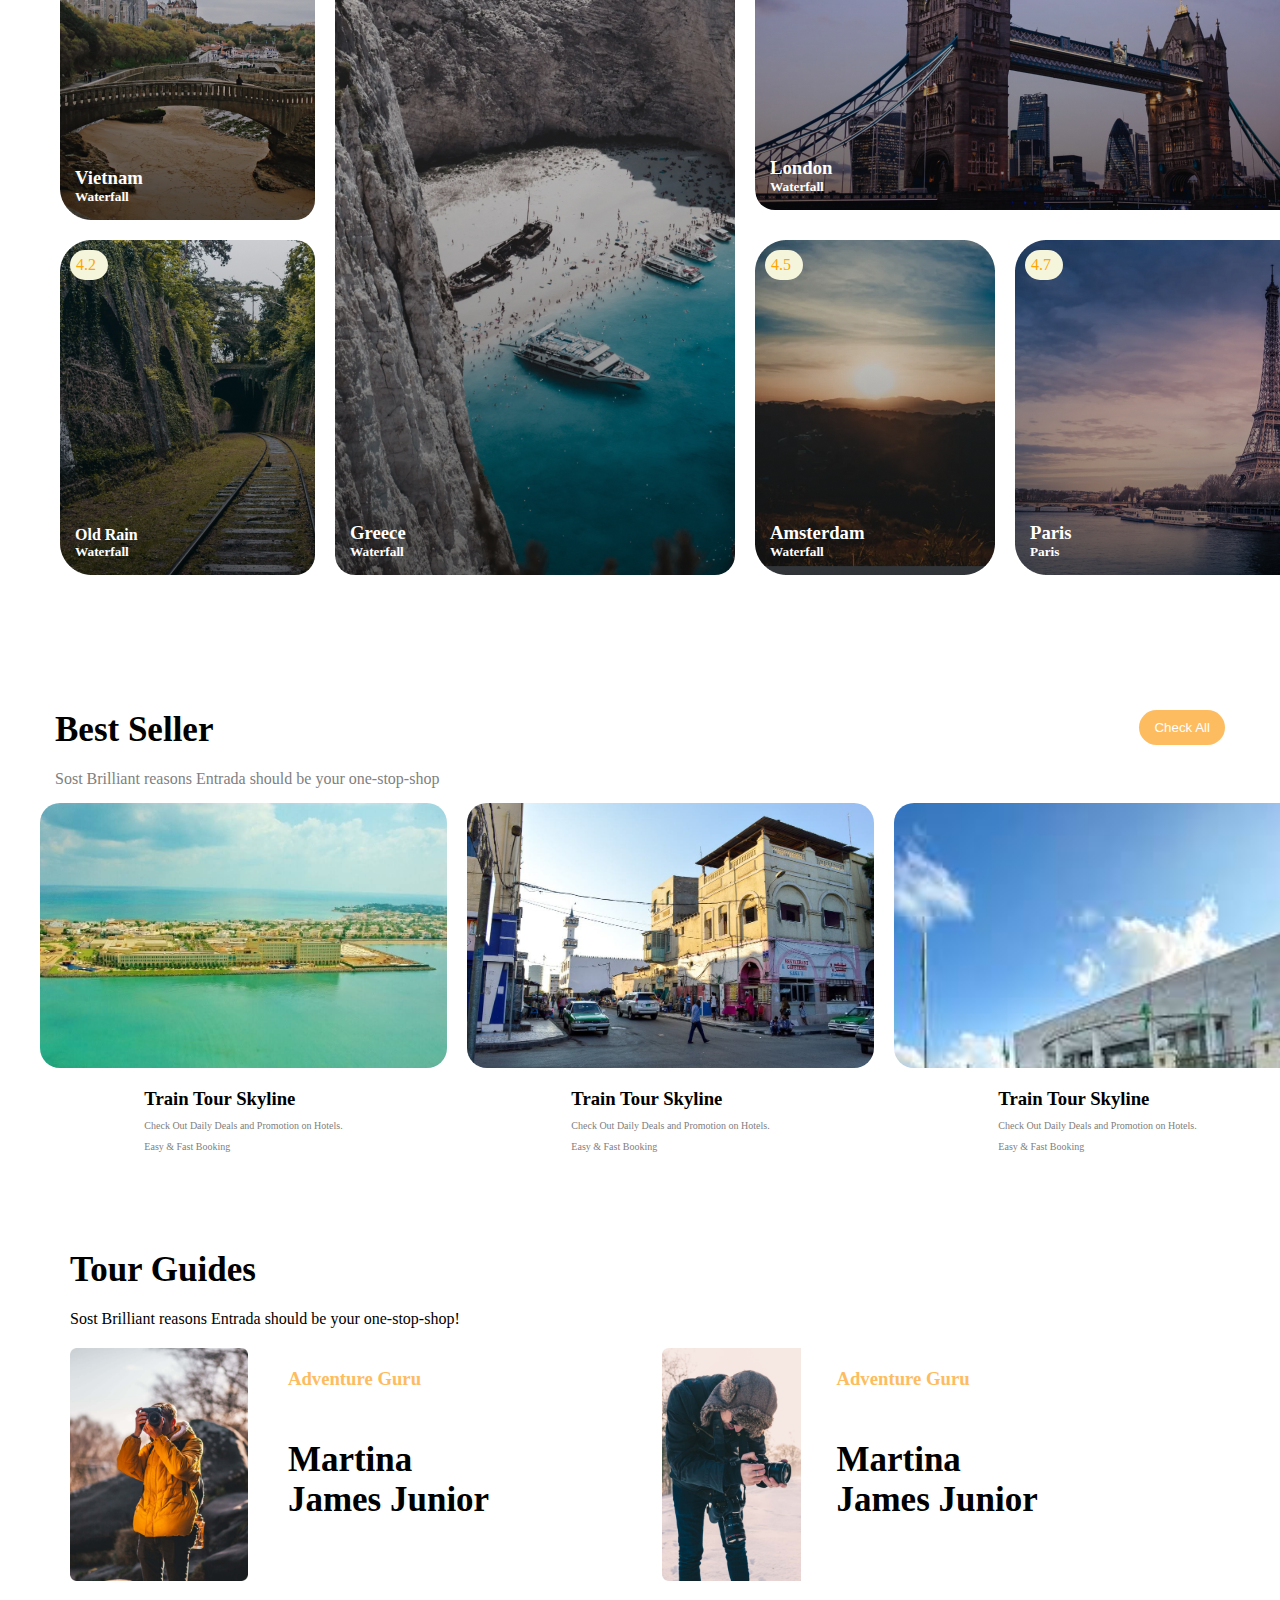
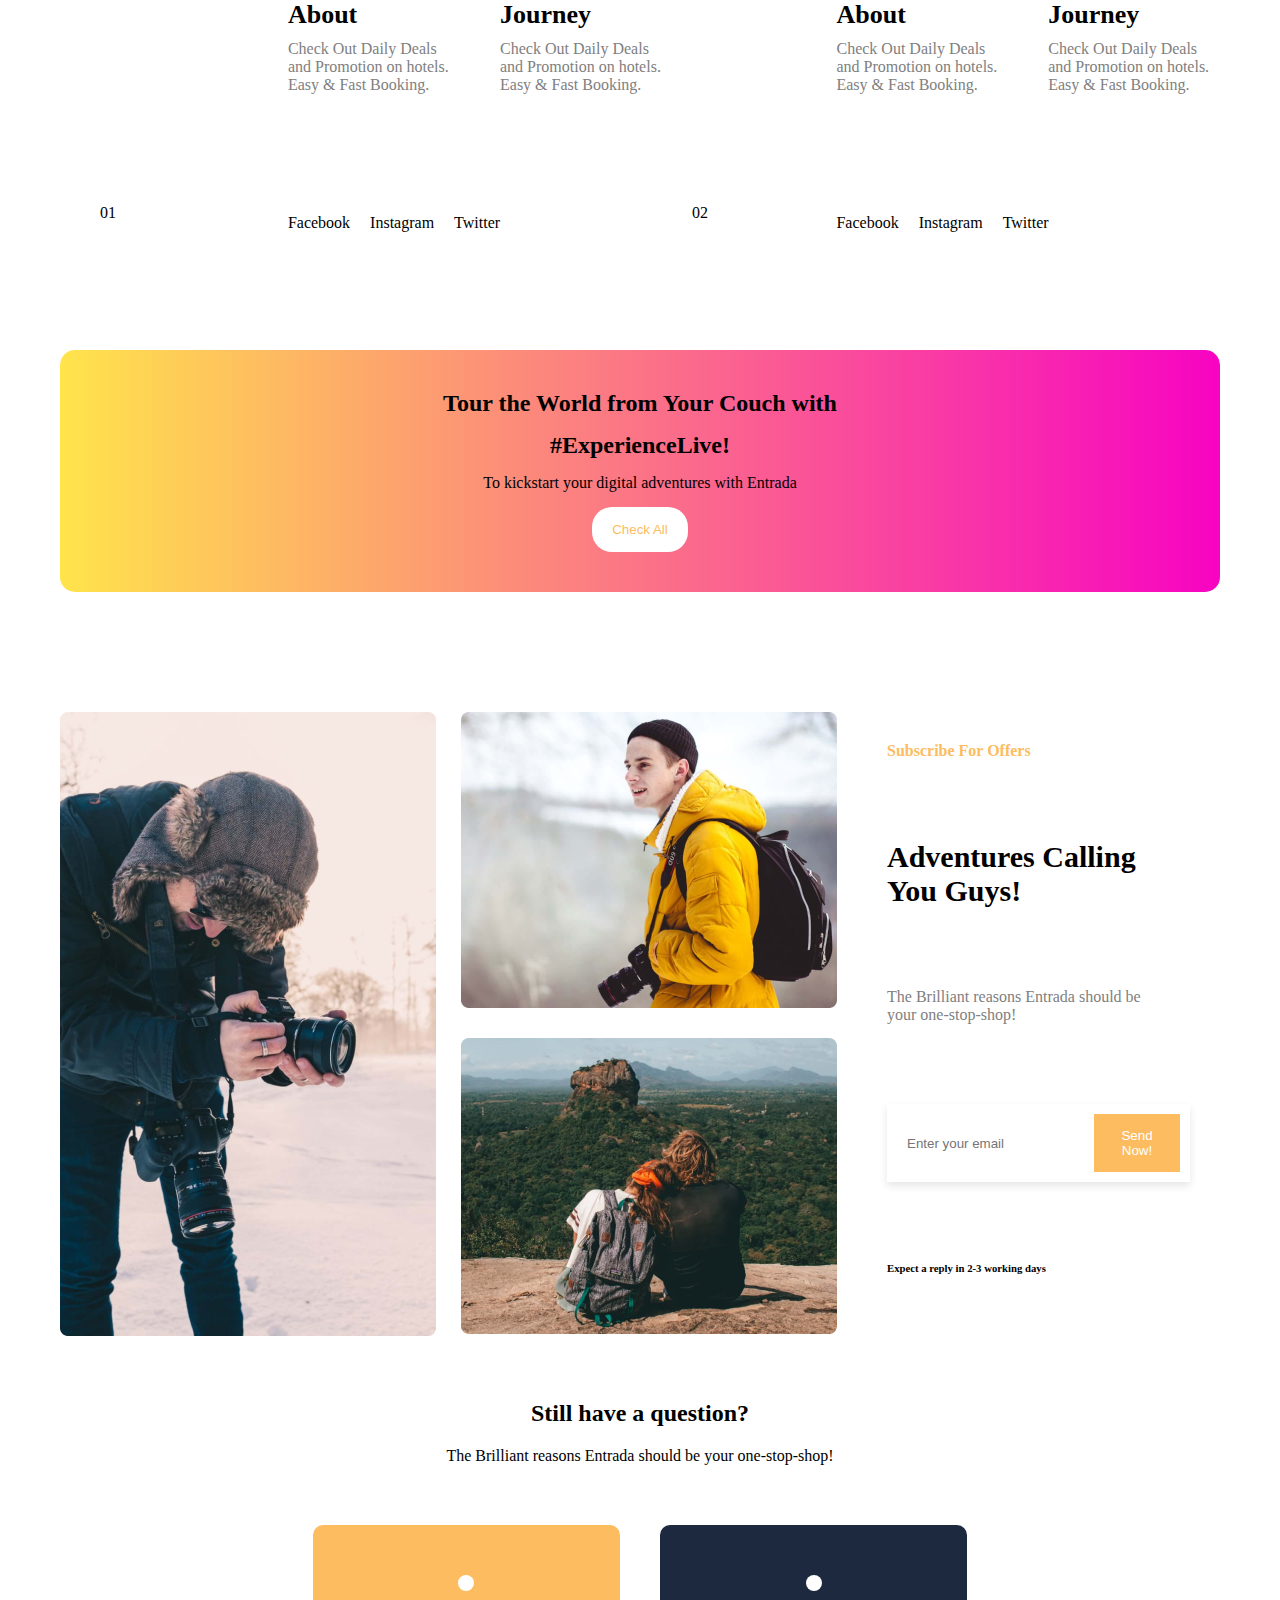
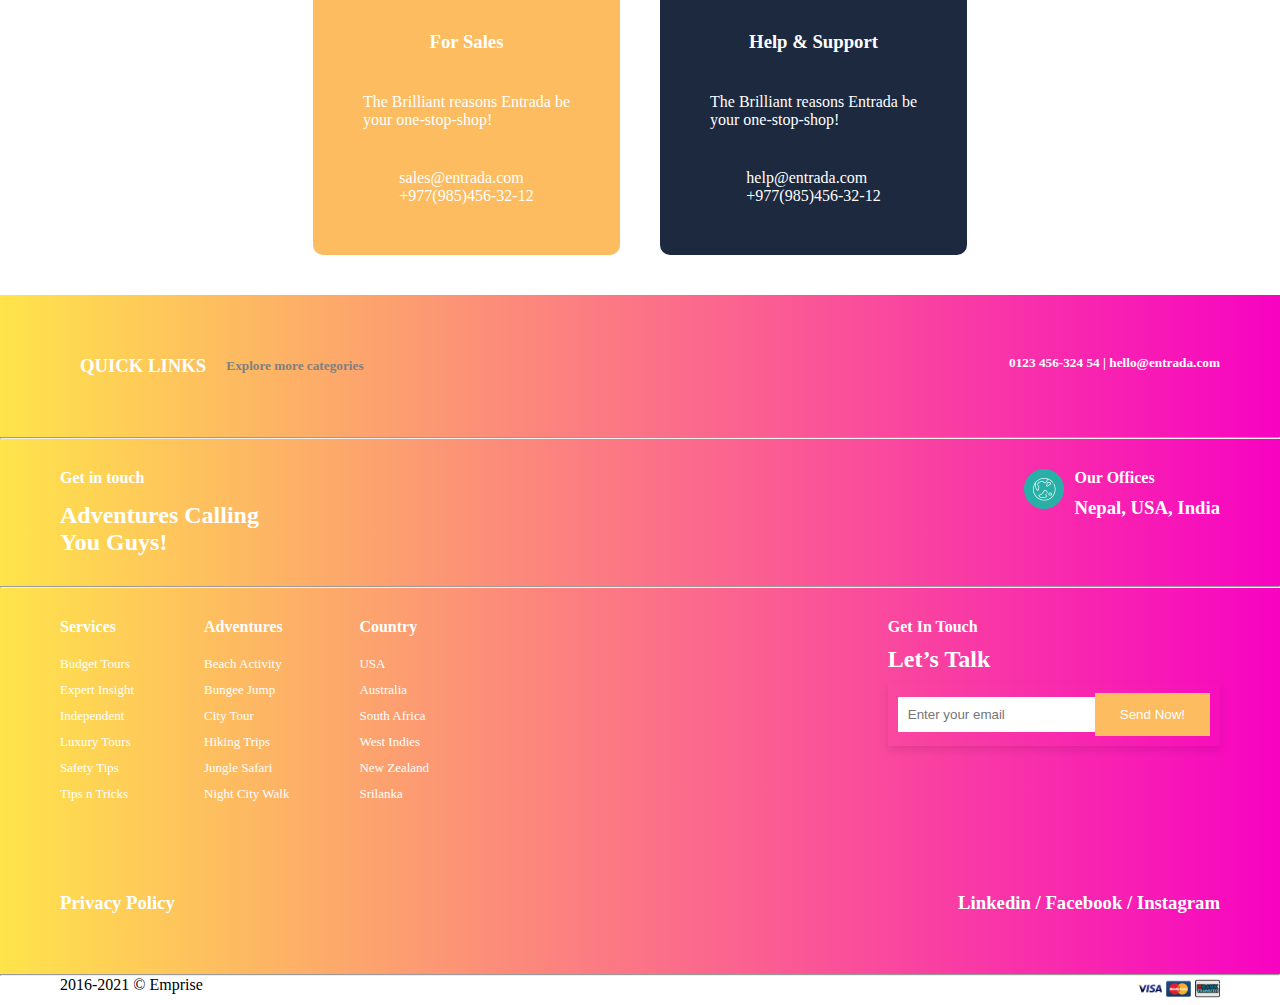
==== commit 60eb765c: "adde je" ====
--- a/pages/index.html
+++ b/pages/index.html
@@ -33,14 +33,16 @@
   <body>
     <header>
       <div class="header-desktop">
-        <img src="../images/logo.png" alt="" />
+        <a href="index.html">
+          <img src="../images/logo.png" alt="" />
+        </a>
         <div class="header1">
           <div class="logo">
             <nav>
               <ul>
-                <li><a href="">Destination</a></li>
-                <li><a href="">Activities</a></li>
-                <li><a href="">Specials</a></li>
+                <li><a href="#destination-section">Destination</a></li>
+                <li><a href="results.html">Activities</a></li>
+                <li><a href="#seller-section">Specials</a></li>
                 <a href=""><i class="fa-solid fa-magnifying-glass"></i></a>
               </ul>
             </nav>
@@ -93,7 +95,6 @@
                 </div>
               </div>
             </div>
-
           </div>
           <div class="hero-content-2">
             <div class="hero-items">
@@ -201,7 +202,7 @@
         <div class="trending-products owl-carousel"></div>
       </section>
 
-      <section class="destination">
+      <section class="destination" id="destination-section">
         <h2>Top Destinations</h2>
         <p class="text-grey">
           Sost Brilliant reasons Entrada should be your one-stop-shop!
@@ -240,98 +241,105 @@
         </div>
       </section>
 
-      <section class="seller">
+      <section class="seller" id="seller-section">
         <div class="seller-title">
-            <div class="best">
-                <h2>Best Seller</h2>
-                <p class="text-grey">Sost Brilliant reasons Entrada should be your one-stop-shop</p>
+          <div class="best">
+            <h2>Best Seller</h2>
+            <p class="text-grey">
+              Sost Brilliant reasons Entrada should be your one-stop-shop
+            </p>
+          </div>
+          <div>
+            <button>Check All</button>
+          </div>
+        </div>
+        <div class="nature">
+          <div class="train train-1">
+            <div class="days-content">
+              <div class="days">
+                <div>
+                  <p>30%</p>
+                </div>
+                <div class="night">
+                  <div class="day-night">
+                    <h6>10 Days | 09 Night</h6>
+                    <h3>$895.50</h3>
+                  </div>
+                  <div class="explore">
+                    <i class="fa-solid fa-share-nodes"></i>
+                    <button>Explore</button>
+                  </div>
+                </div>
+              </div>
             </div>
             <div>
-                <button>Check All</button>
-            </div>
-        </div>
-        <div class="nature">
-            <div class="train train-1">
-                <div class="days-content">
-                    <div class="days">
-                        <div>
-                            <p>30%</p>
-                        </div>
-                        <div class="night">
-                            <div class="day-night">
-                                <h6>10 Days | 09 Night</h6>
-                                <h3>$895.50</h3>
-                            </div>
-                            <div class="explore">
-                                <i class="fa-solid fa-share-nodes"></i>
-                                <button>Explore</button>
-                            </div>
-                        </div>
-                    </div>
-                </div>
+              <div class="sky">
+                <h3>Train Tour Skyline</h3>
+                <p class="text-grey">
+                  Check Out Daily Deals and Promotion on Hotels.
+                </p>
+                <p class="text-grey">Easy & Fast Booking</p>
+              </div>
+            </div>
+          </div>
+          <div class="train train-2">
+            <div class="days-content">
+              <div class="days">
                 <div>
-                    <div class="sky">
-                        <h3>Train Tour Skyline</h3>
-                        <p class="text-grey">Check Out Daily Deals and Promotion on Hotels.</p>
-                        <p class="text-grey">Easy & Fast Booking</p>
-                    </div>
-                </div>
-            </div>
-            <div class="train train-2">
-                <div class="days-content">
-                    <div class="days">
-                        <div>
-                            <p>30%</p>
-                        </div>
-                        <div class="night">
-                            <div class="day-night">
-                                <h6>10 Days | 09 Night</h6>
-                                <h3>$895.50</h3>
-                            </div>
-                            <div class="explore">
-                                <i class="fa-solid fa-share-nodes"></i>
-                                <button>Explore</button>
-                            </div>
-                        </div>
-                    </div>
-                </div>
+                  <p>30%</p>
+                </div>
+                <div class="night">
+                  <div class="day-night">
+                    <h6>10 Days | 09 Night</h6>
+                    <h3>$895.50</h3>
+                  </div>
+                  <div class="explore">
+                    <i class="fa-solid fa-share-nodes"></i>
+                    <button>Explore</button>
+                  </div>
+                </div>
+              </div>
+            </div>
+            <div>
+              <div class="sky">
+                <h3>Train Tour Skyline</h3>
+                <p class="text-grey">
+                  Check Out Daily Deals and Promotion on Hotels.
+                </p>
+                <p class="text-grey">Easy & Fast Booking</p>
+              </div>
+            </div>
+          </div>
+          <div class="train train-3">
+            <div class="days-content">
+              <div class="days">
                 <div>
-                    <div class="sky">
-                        <h3>Train Tour Skyline</h3>
-                        <p class="text-grey">Check Out Daily Deals and Promotion on Hotels.</p>
-                        <p class="text-grey">Easy & Fast Booking</p>
-                    </div>
-                </div>
-            </div>
-            <div class="train train-3">
-                <div class="days-content">
-                    <div class="days">
-                        <div>
-                            <p>30%</p>
-                        </div>
-                        <div class="night">
-                            <div class="day-night">
-                                <h6>10 Days | 09 Night</h6>
-                                <h3>$895.50</h3>
-                            </div>
-                            <div class="explore">
-                                <i class="fa-solid fa-share-nodes"></i>
-                                <button>Explore</button>
-                            </div>
-                        </div>
-                    </div>
-                </div>
-                <div>
-                    <div class="sky">
-                        <h3>Train Tour Skyline</h3>
-                        <p class="text-grey">Check Out Daily Deals and Promotion on Hotels.</p>
-                        <p class="text-grey">Easy & Fast Booking</p>
-                    </div>
-                </div>
-            </div>
-        </div>
-    </section>
-    
+                  <p>30%</p>
+                </div>
+                <div class="night">
+                  <div class="day-night">
+                    <h6>10 Days | 09 Night</h6>
+                    <h3>$895.50</h3>
+                  </div>
+                  <div class="explore">
+                    <i class="fa-solid fa-share-nodes"></i>
+                    <button>Explore</button>
+                  </div>
+                </div>
+              </div>
+            </div>
+            <div>
+              <div class="sky">
+                <h3>Train Tour Skyline</h3>
+                <p class="text-grey">
+                  Check Out Daily Deals and Promotion on Hotels.
+                </p>
+                <p class="text-grey">Easy & Fast Booking</p>
+              </div>
+            </div>
+          </div>
+        </div>
+      </section>
 
       <section class="guides">
         <h2>Tour Guides</h2>
--- a/style/style.css
+++ b/style/style.css
@@ -22,7 +22,7 @@
 }
 
 header img {
-    width: 5%;
+    width: 10%;
 }
 nav ul{
     display: flex;
@@ -115,6 +115,10 @@
 .hero-content-1{
     display: flex;
 } 
+.hero-section {
+    position: relative;
+}
+
 .hero-section .owl-nav {
     position: absolute;
     top: 372px;
@@ -233,15 +237,15 @@
     justify-content: space-between;
     align-items: center;
     padding: 40px;
-    margin: 50px;
+
     gap: 10px;
     background-color: white;
     box-shadow: 0px 0px 27px -5px rgba(0,0,0,0.75);
     border-radius: 25px;
     position: absolute;
     width: 73%;
-    left: 125px;
-    bottom: -350px;
+    left: 175px;
+    bottom: 20px;
 }
 .activity {
     display: flex;
@@ -276,7 +280,6 @@
     display: flex;
     flex-direction: column;
     padding: 50px;
-    margin-top: 60px;
     gap: 40px;
  }
  .owl-dots {
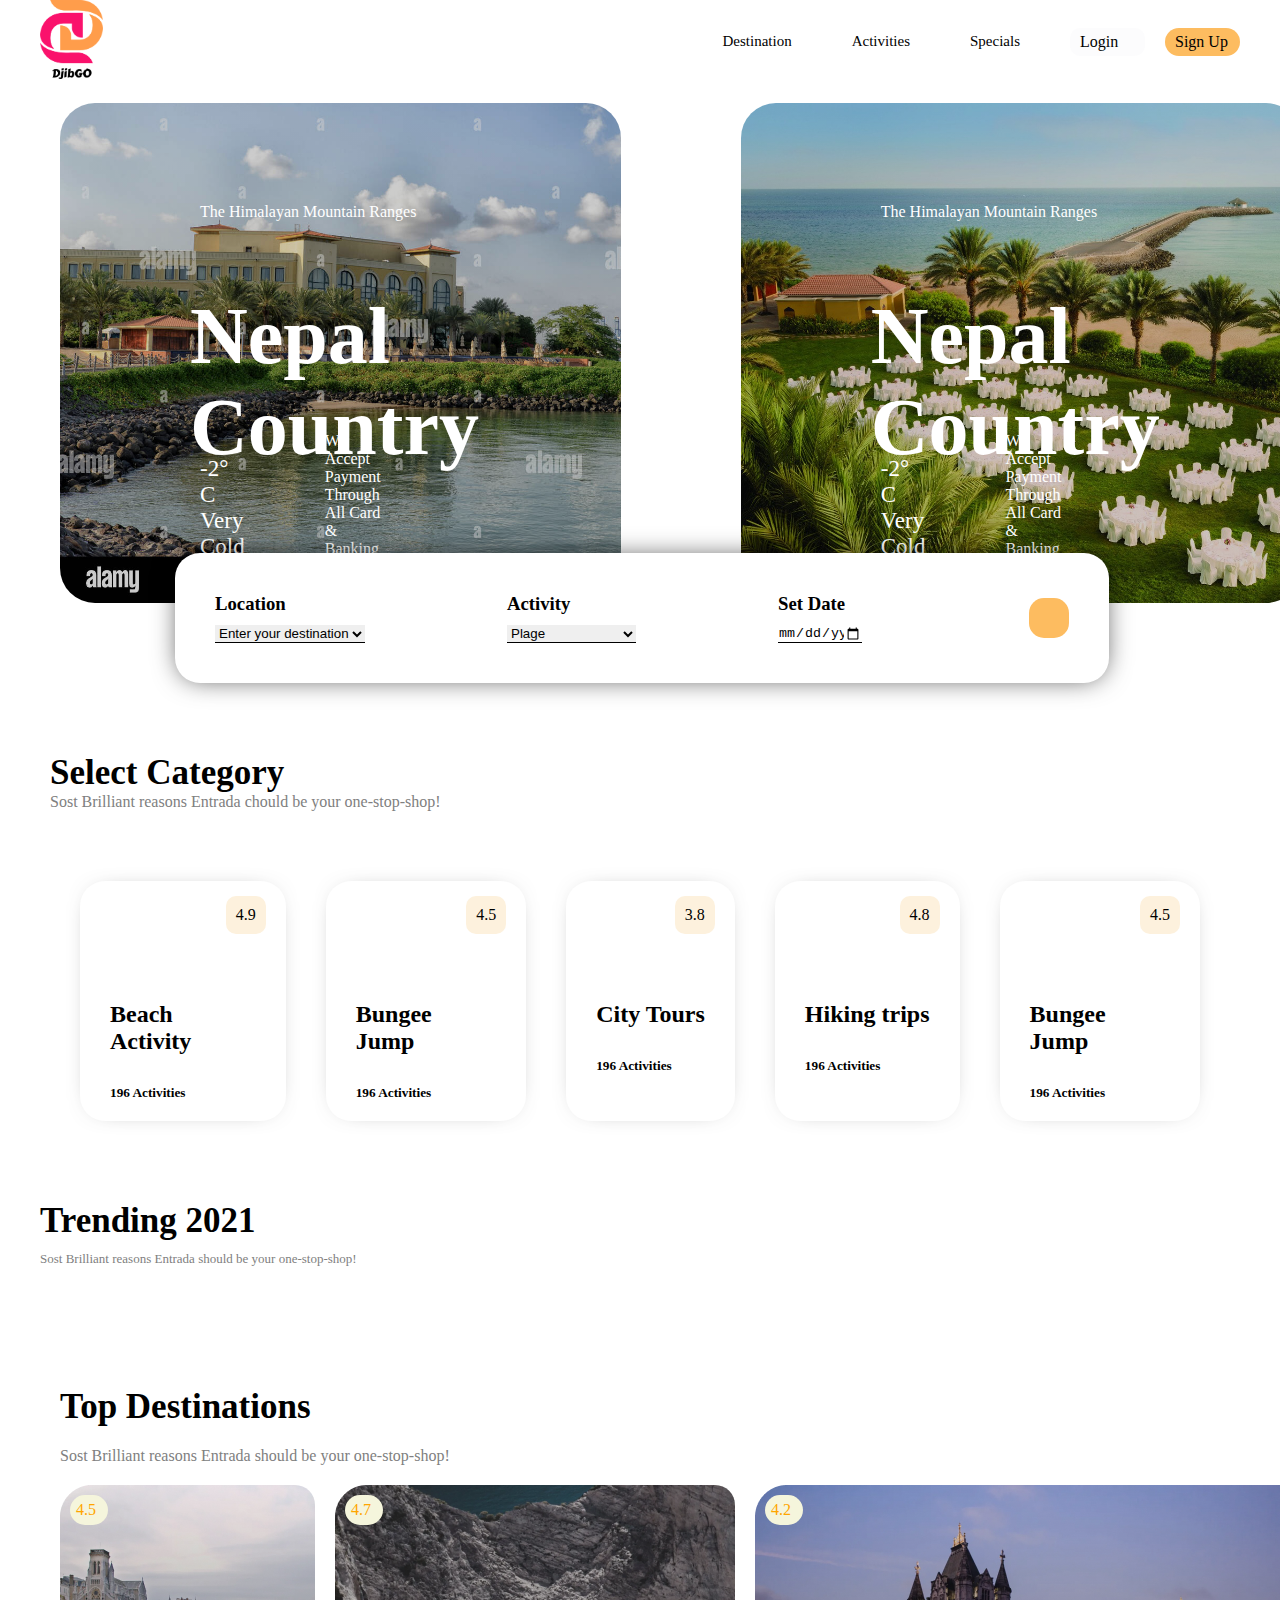
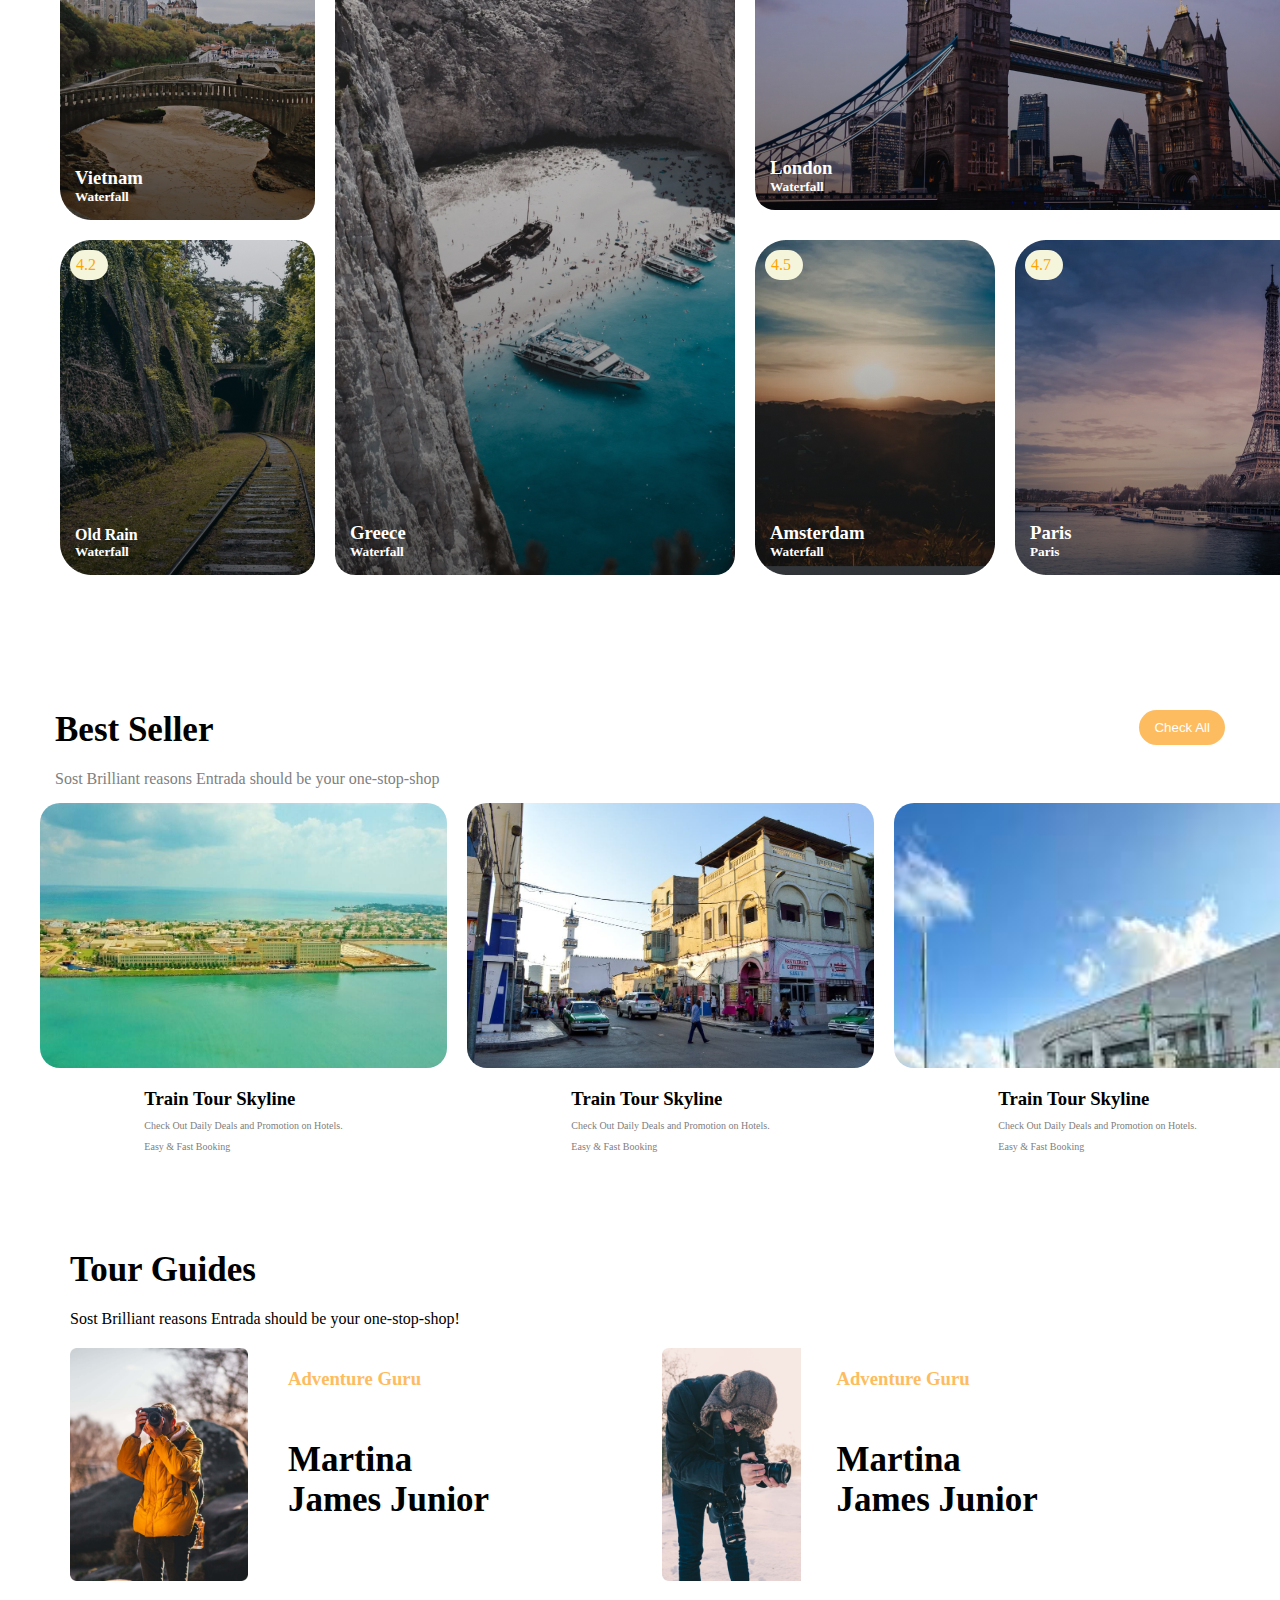
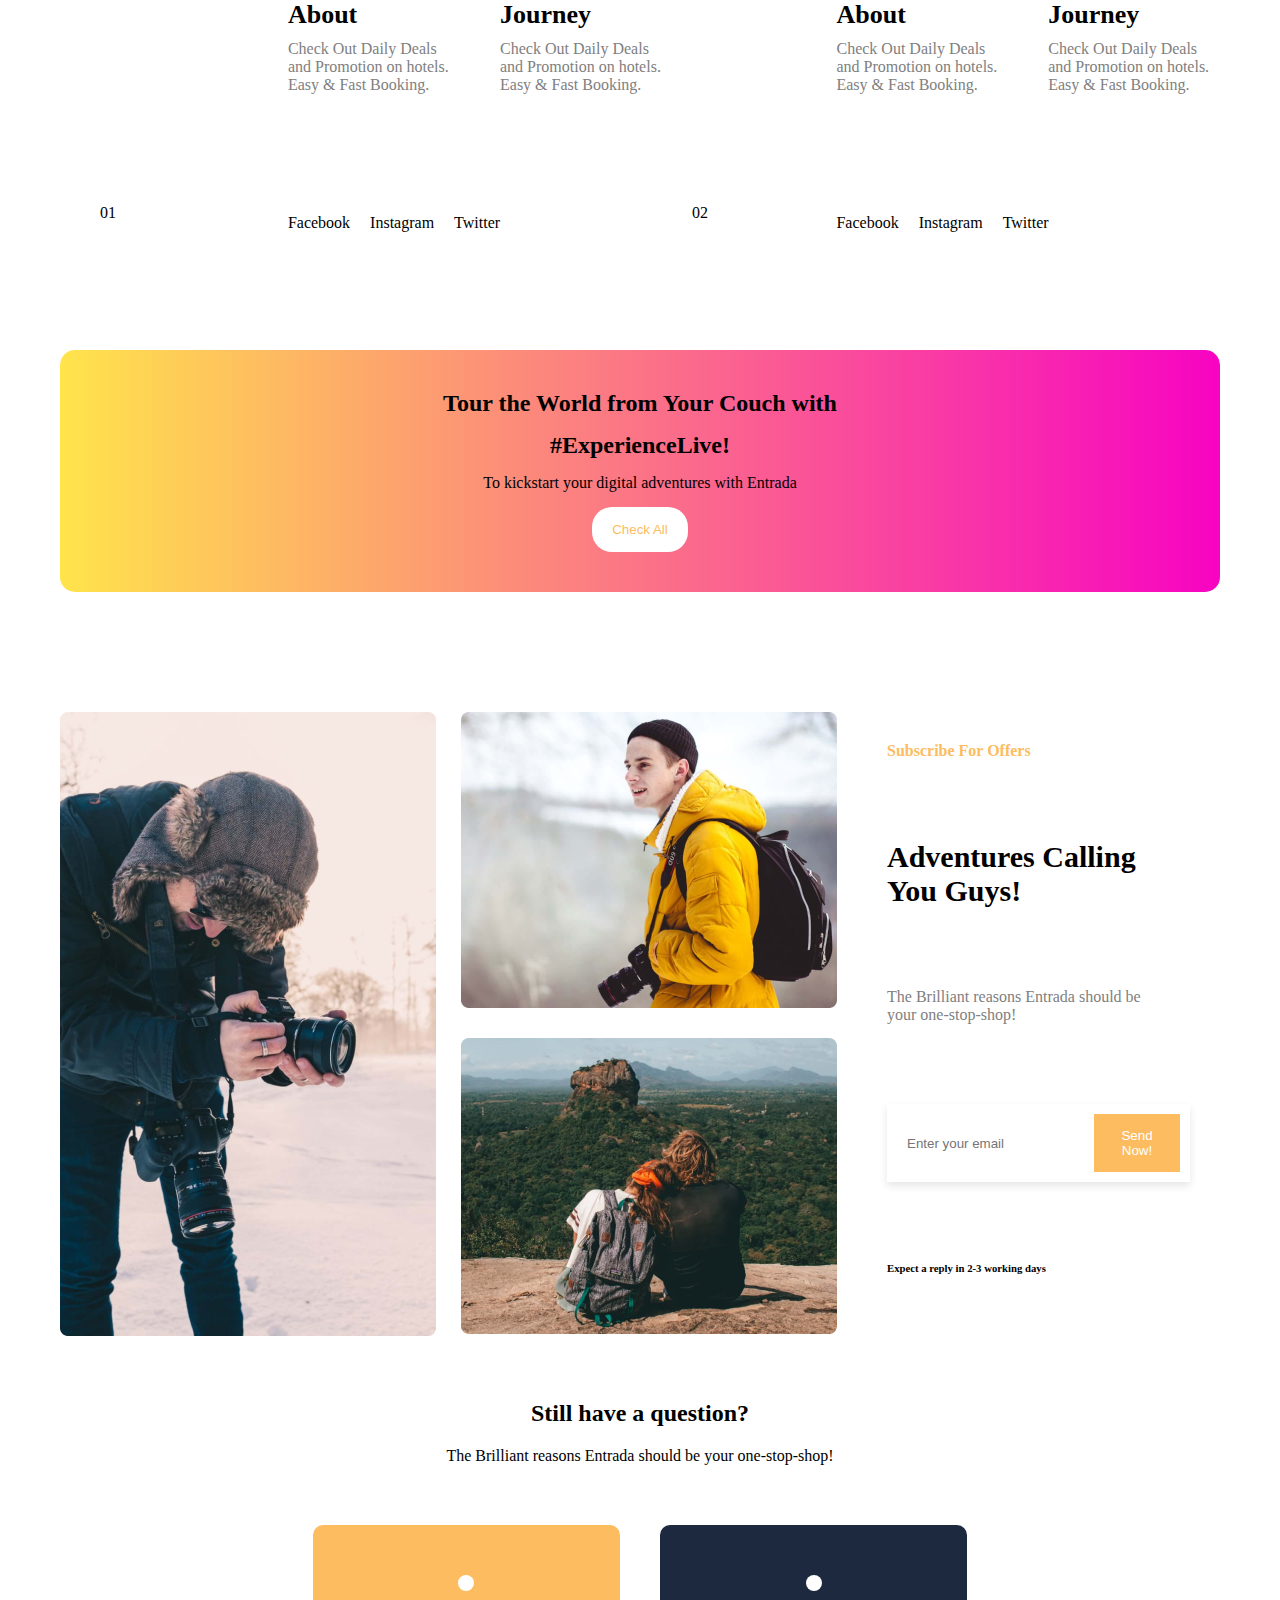
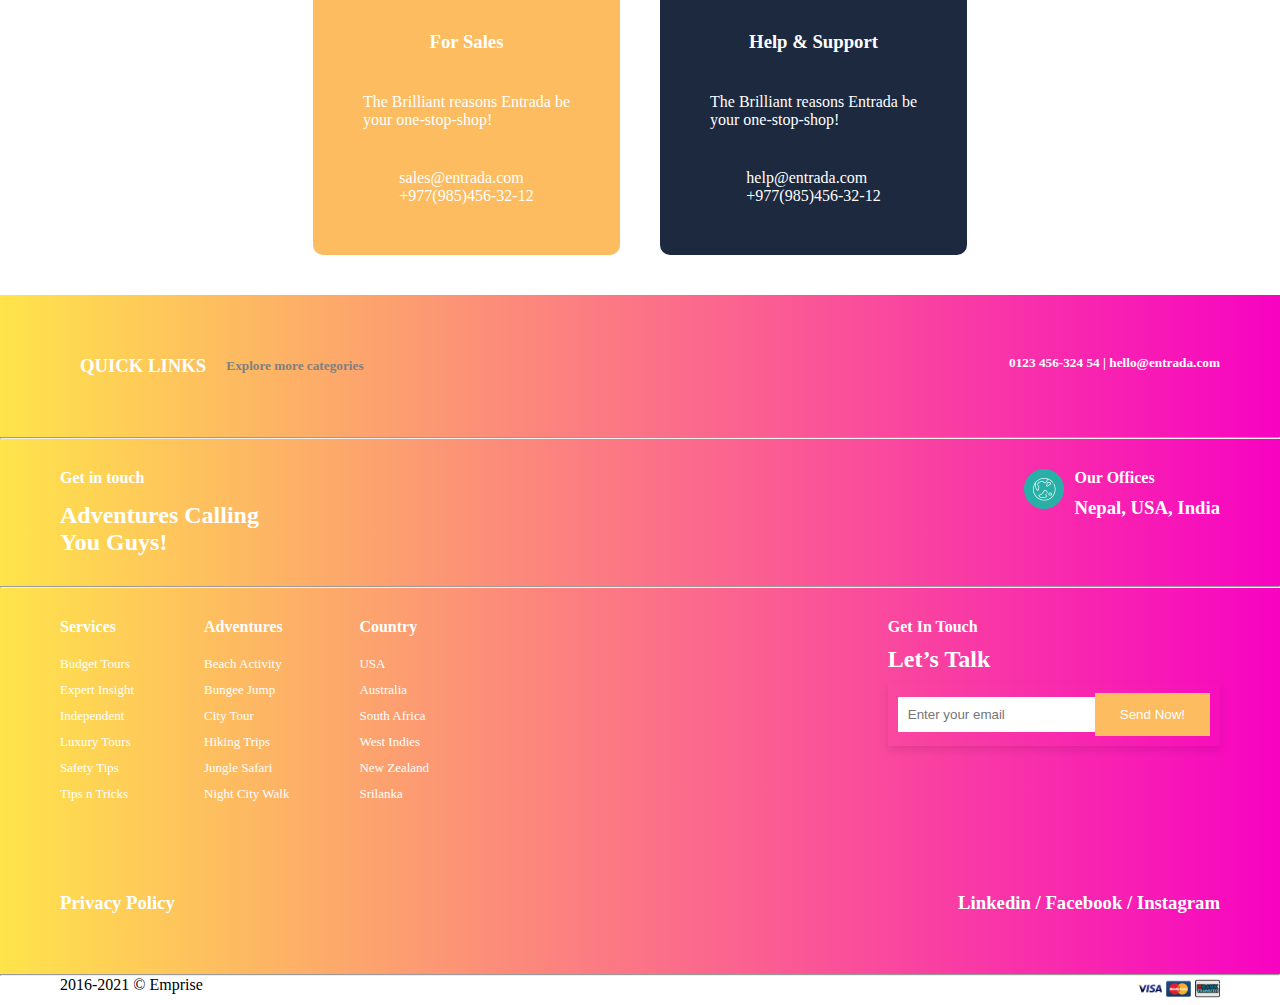
==== commit 0e5b3669: "js" ====
--- a/pages/index.html
+++ b/pages/index.html
@@ -121,9 +121,12 @@
             <div class="activity">
               <select id="destination-select">
                 <option value="0">Enter your destination</option>
-                <option value="france">france</option>
-                <option value="portugal">portugal</option>
-                <option value="spain">spain</option>
+                <option value="Ali Sabieh">Ali Sabieh</option>
+                <option value="Arta">Arta</option>
+                <option value="Dikhil">Dikhil</option>
+                <option value="Djibouti">Djibouti</option>
+                <option value="Tadjourah">Tadjourah</option>
+                <option value="Obock">Obock</option>
               </select>
               <i class="fa-solid fa-location-dot"></i>
             </div>
@@ -132,9 +135,13 @@
             <h3>Activity</h3>
             <div class="activity">
               <select id="activity-select">
-                <option value="0">Bougee jump</option>
-                <option value="swimming">swimming</option>
-                <option value="dancing">dancing</option>
+                <option value="Plage">Plage</option>
+                <option value="Randonnée">Randonnée</option>
+                <option value="Safari">Safari</option>
+                <option value="Visite">Visite</option>
+                <option value="Pêche">Pêche</option>
+                <option value="Plongée en apnée">Plongée en apnée</option>
+                <option value="Visite de la ville">Visite de la ville</option>
               </select>
               <i class="fa-regular fa-circle-dot"></i>
             </div>
--- a/style/style.css
+++ b/style/style.css
@@ -431,7 +431,7 @@
     display: flex;
     gap: 10px;
 }
-.new {
+.new i {
     font-size: 14px;
     color: #fdbc60;
 }
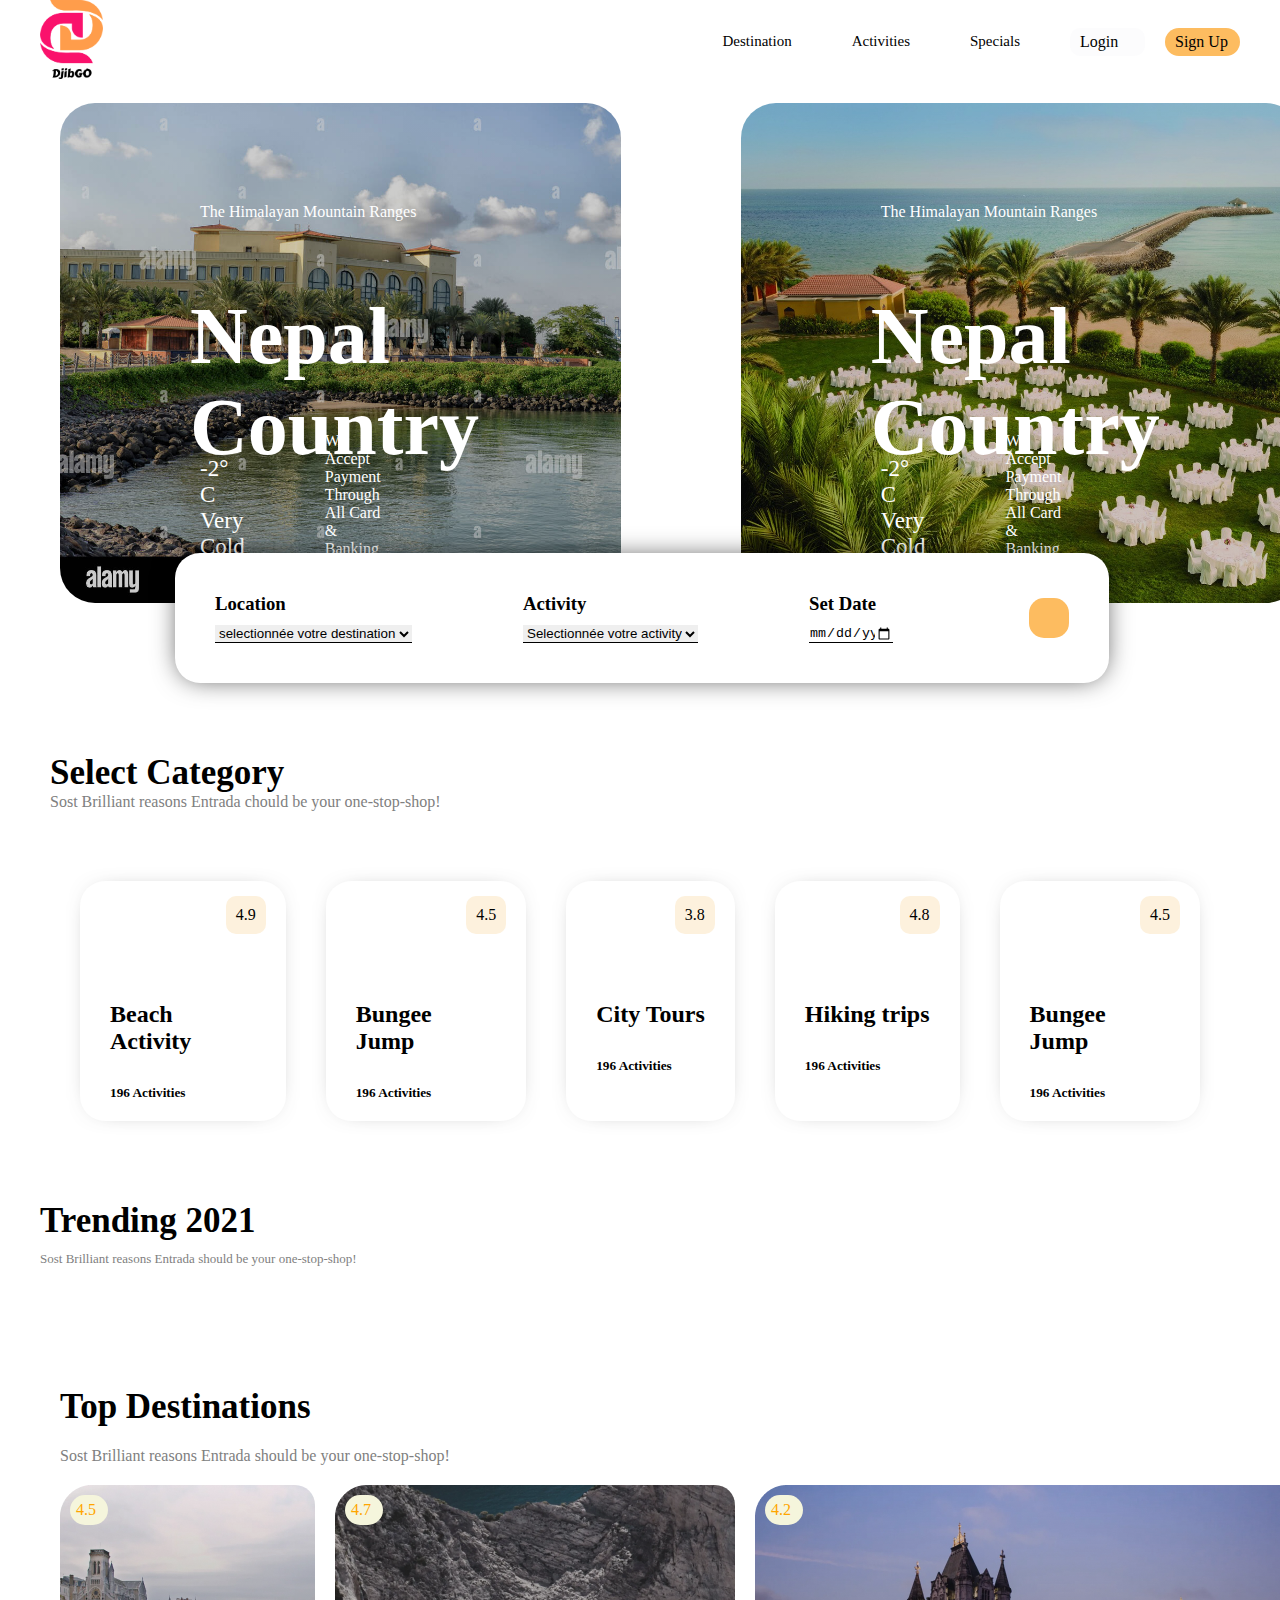
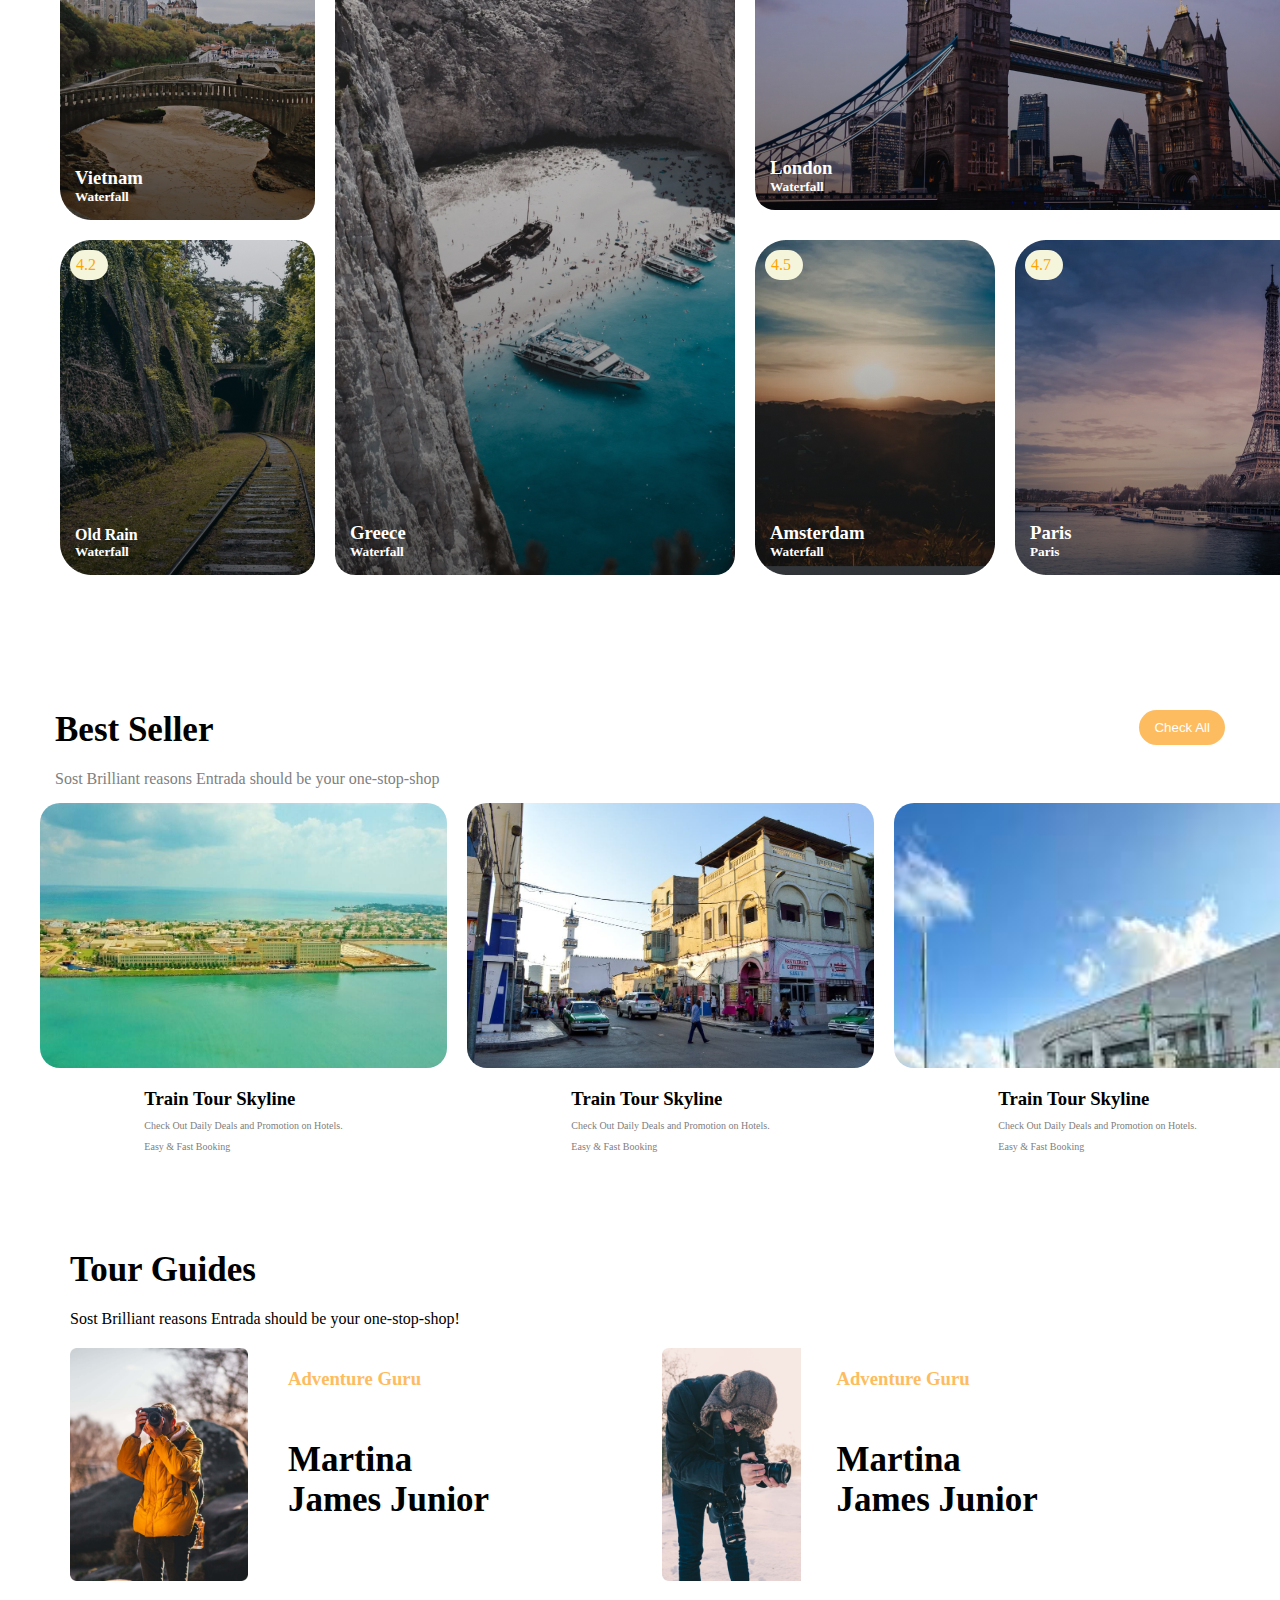
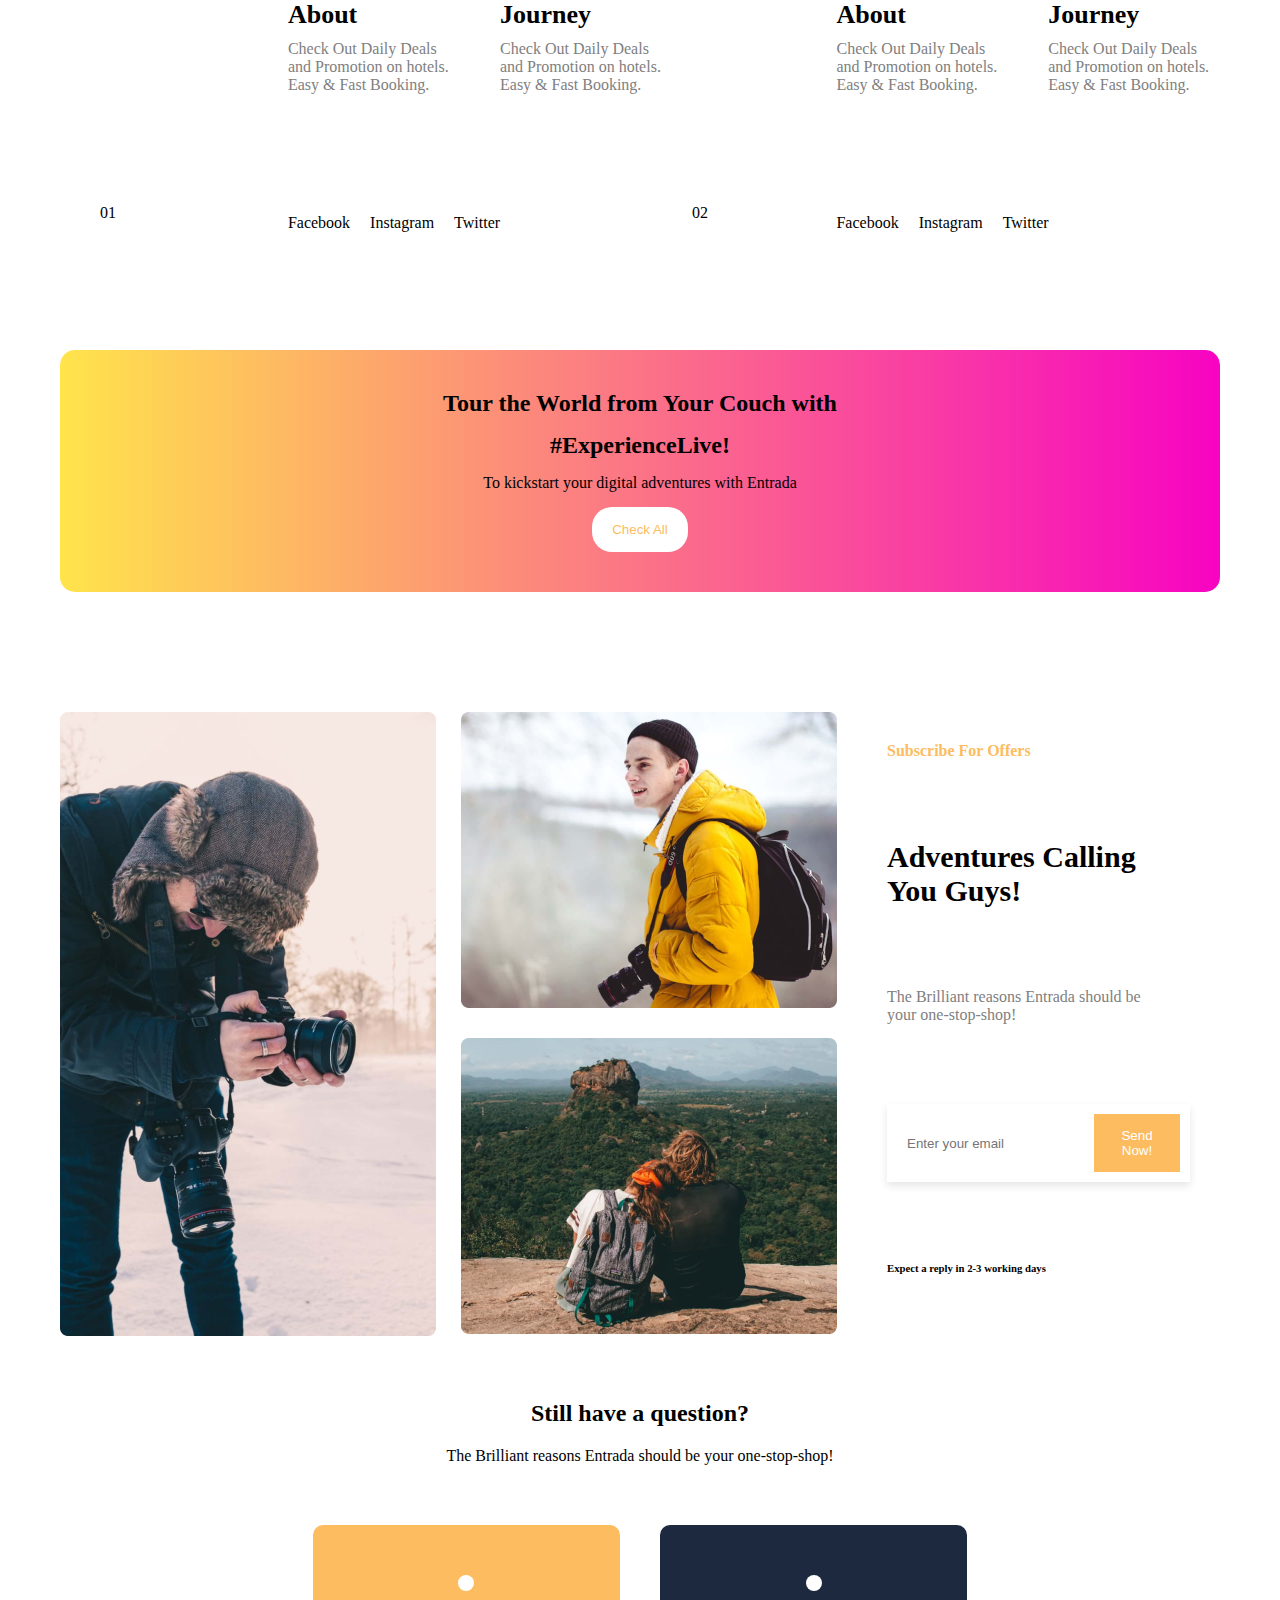
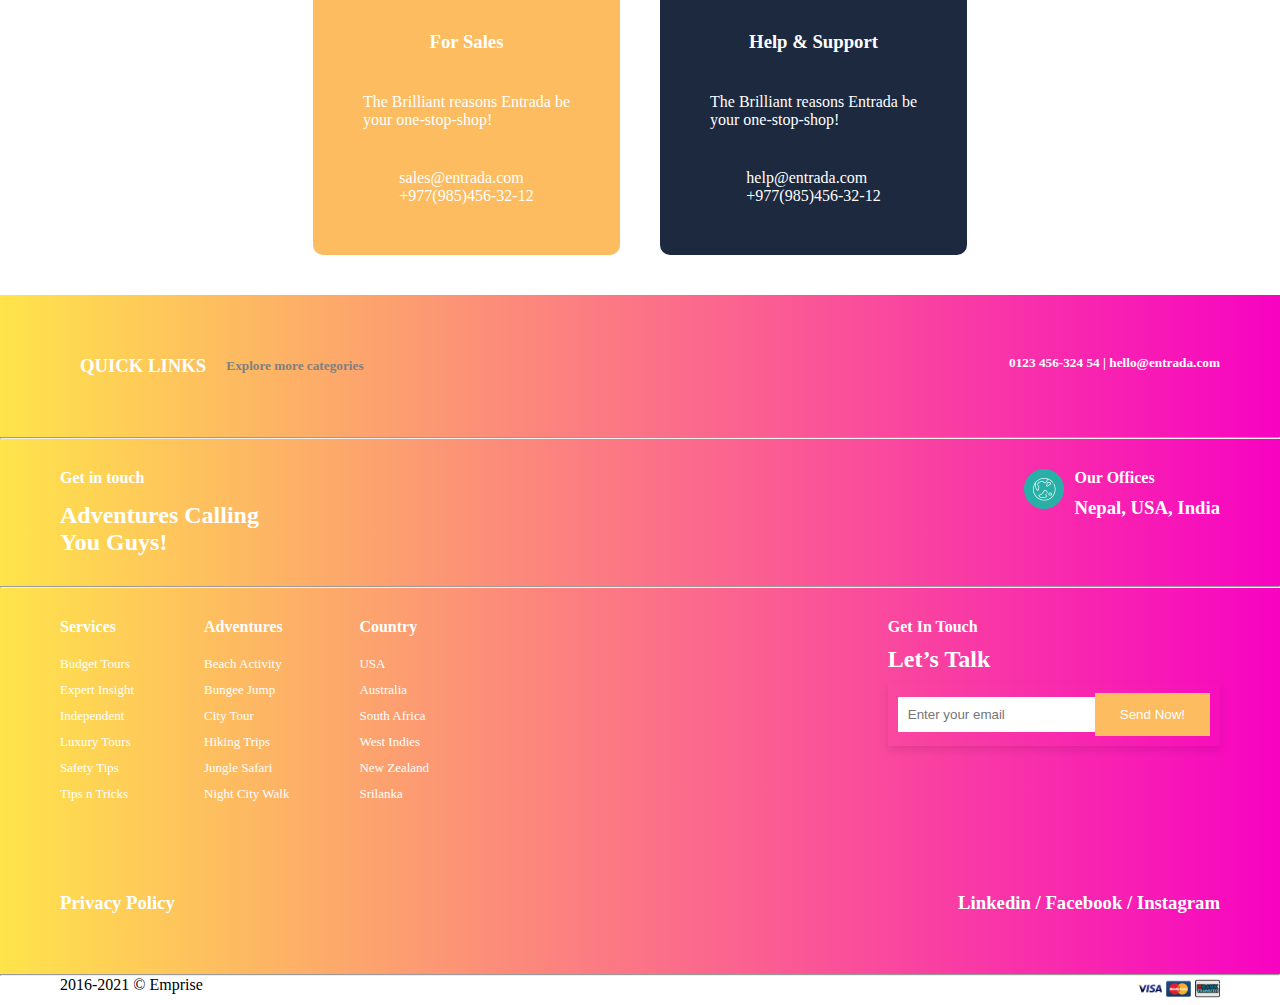
==== commit c2dd5532: "js filter" ====
--- a/pages/index.html
+++ b/pages/index.html
@@ -120,13 +120,13 @@
             <h3>Location</h3>
             <div class="activity">
               <select id="destination-select">
-                <option value="0">Enter your destination</option>
-                <option value="Ali Sabieh">Ali Sabieh</option>
-                <option value="Arta">Arta</option>
-                <option value="Dikhil">Dikhil</option>
-                <option value="Djibouti">Djibouti</option>
-                <option value="Tadjourah">Tadjourah</option>
-                <option value="Obock">Obock</option>
+                <option value="0">selectionnée votre destination</option>
+                <option value="ali Sabieh">Ali Sabieh</option>
+                <option value="arta">Arta</option>
+                <option value="dikhil">Dikhil</option>
+                <option value="djibouti">Djibouti</option>
+                <option value="tadjourah">Tadjourah</option>
+                <option value="obock">Obock</option>
               </select>
               <i class="fa-solid fa-location-dot"></i>
             </div>
@@ -135,13 +135,14 @@
             <h3>Activity</h3>
             <div class="activity">
               <select id="activity-select">
-                <option value="Plage">Plage</option>
-                <option value="Randonnée">Randonnée</option>
-                <option value="Safari">Safari</option>
-                <option value="Visite">Visite</option>
-                <option value="Pêche">Pêche</option>
-                <option value="Plongée en apnée">Plongée en apnée</option>
-                <option value="Visite de la ville">Visite de la ville</option>
+                <option value="0">Selectionnée votre activity</option>
+                <option value="plage">Plage</option>
+                <option value="randonnee">Randonnée</option>
+                <option value="safari">Safari</option>
+                <option value="visite">Visite</option>
+                <option value="pêche">Pêche</option>
+                <option value="plongée en apnée">Plongée en apnée</option>
+                <option value="v²isite de la ville">Visite de la ville</option>
               </select>
               <i class="fa-regular fa-circle-dot"></i>
             </div>
